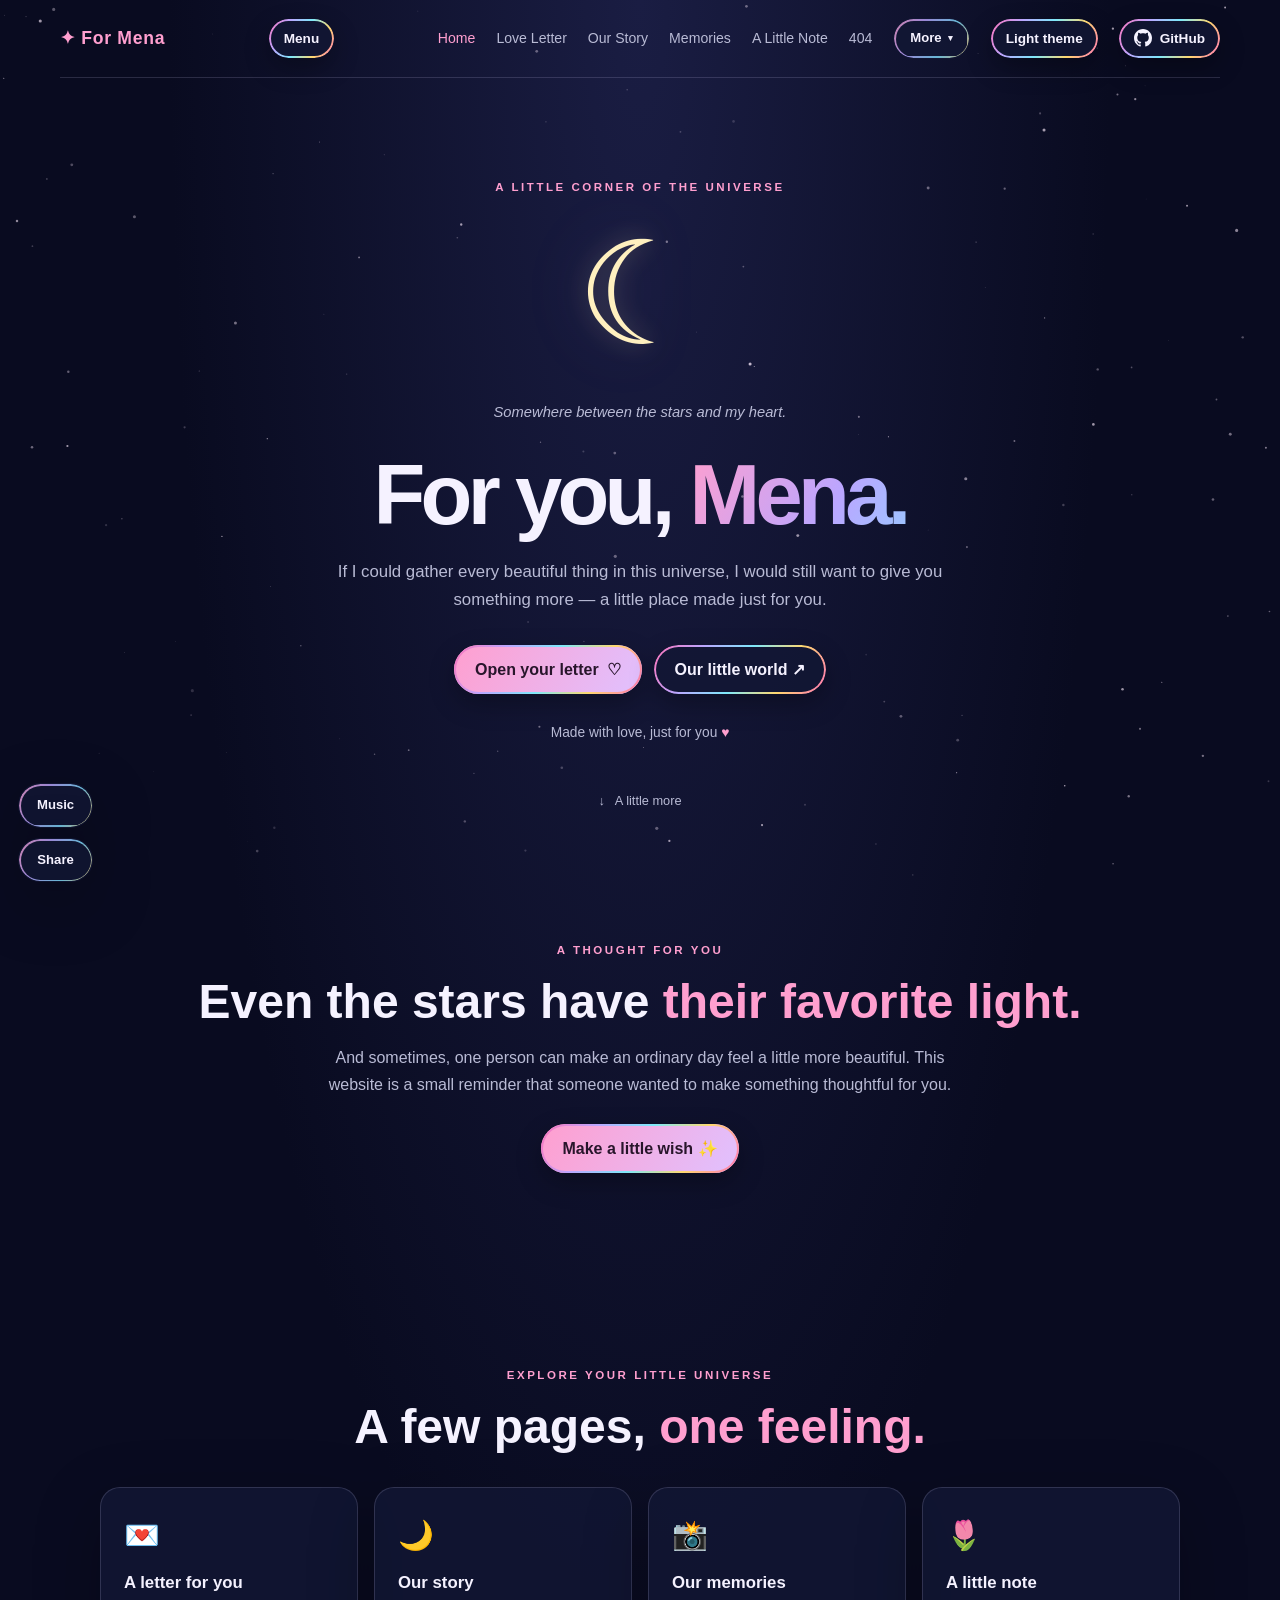
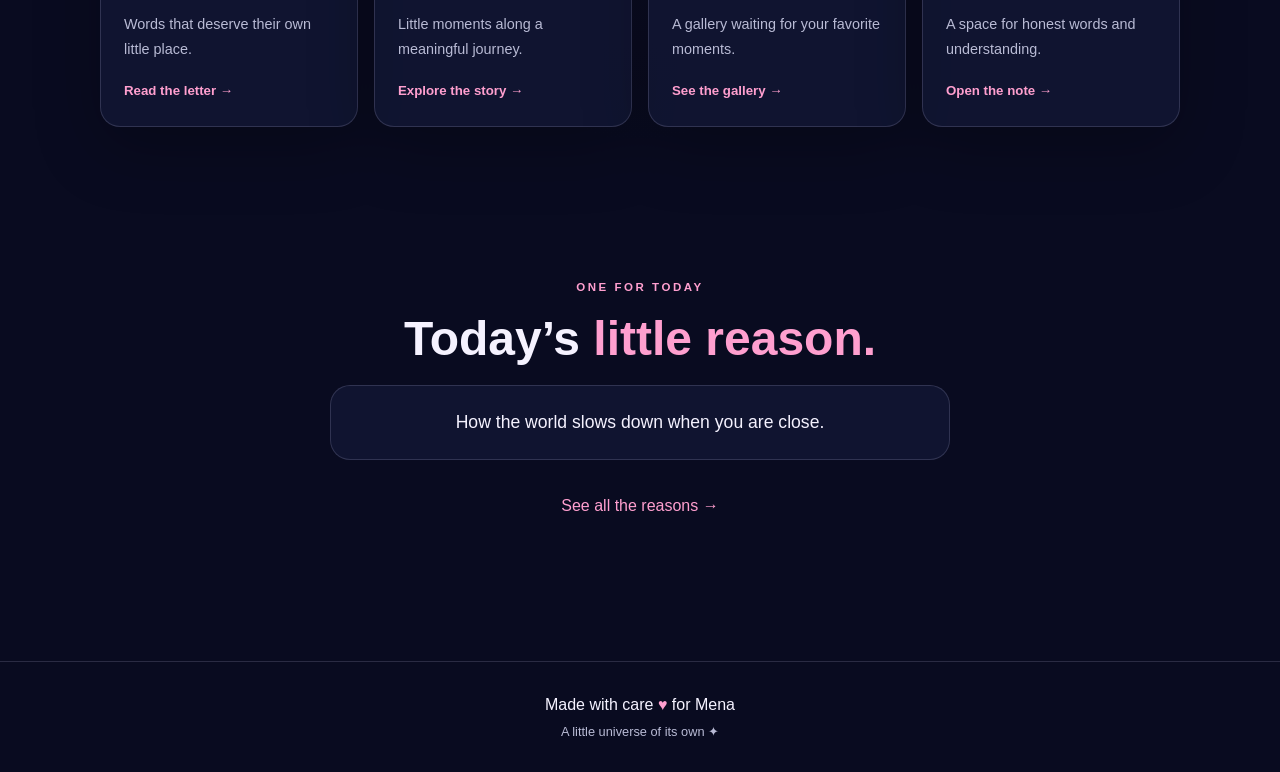
==== index.html @ 2b03c16c "feat(pwa): manifest, service worker, app icons, installable offline support" ====
<!DOCTYPE html>
<html lang="en">
<head>
  <meta charset="UTF-8">
  <meta name="viewport" content="width=device-width, initial-scale=1.0">
  <meta name="theme-color" content="#090b20">
  <meta name="description" content="A little corner of the universe, made with love for Mena.">
  <title>Love for Mena ✦</title>
  <link rel="canonical" href="https://ammar49-cyber.github.io/loveformymena/">
  <link rel="icon" href="assets/favicon.svg" type="image/svg+xml">
  <link rel="apple-touch-icon" href="assets/apple-touch-icon.png">
  <meta property="og:type" content="website">
  <meta property="og:site_name" content="Love for Mena">
  <meta property="og:title" content="Love for Mena ✦">
  <meta property="og:description" content="A little corner of the universe, made with love for Mena.">
  <meta property="og:url" content="https://ammar49-cyber.github.io/loveformymena/">
  <meta property="og:image" content="https://ammar49-cyber.github.io/loveformymena/assets/og-image.png">
  <meta property="og:image:width" content="1200">
  <meta property="og:image:height" content="630">
  <meta property="og:image:alt" content="For Mena - a little corner of the universe">
  <meta name="twitter:card" content="summary_large_image">
  <meta name="twitter:title" content="Love for Mena ✦">
  <meta name="twitter:description" content="A little corner of the universe, made with love for Mena.">
  <meta name="twitter:image" content="https://ammar49-cyber.github.io/loveformymena/assets/og-image.png">
  <link rel="stylesheet" href="css/style.css">
  <script src="js/main.js" defer></script>
  <script src="js/reasons.js" defer></script>
  <script src="js/effects.js" defer></script>
  <link rel="manifest" href="manifest.webmanifest">   <meta name="apple-mobile-web-app-capable" content="yes">   <meta name="apple-mobile-web-app-title" content="For Mena">   <meta name="apple-mobile-web-app-status-bar-style" content="black-translucent">   <link rel="icon" type="image/png" sizes="192x192" href="assets/icons/icon-192.png">
</head>
<body>
  <canvas id="starfield" aria-hidden="true"></canvas>

  <header class="site-header">
    <a class="brand" href="https://ammar49-cyber.github.io/loveformymena/">✦ For Mena</a>
    <button class="menu-toggle" aria-label="Open navigation" aria-expanded="false">Menu</button>
    <nav class="nav-links" aria-label="Main navigation">
      <a class="active" href="index.html">Home</a>
      <a href="love-letter.html">Love Letter</a>
      <a href="our-story.html">Our Story</a>
      <a href="memories.html">Memories</a>
      <a href="apology.html">A Little Note</a>
      <a href="404.html">404</a>
      <div class="nav-more">
        <button class="nav-more-toggle" type="button" aria-haspopup="true" aria-expanded="false">More <span class="caret" aria-hidden="true">&#9662;</span></button>
        <div class="nav-more-menu" role="menu">
          <a role="menuitem" href="for-you.html">For you</a>
          <a role="menuitem" href="reasons.html">Reasons</a>
          <a role="menuitem" href="open-when.html">Open when</a>
          <a role="menuitem" href="playlist.html">Our song</a>
          <a role="menuitem" href="quiz.html">Quiz</a>
          <a role="menuitem" href="counter.html">Days together</a>
          <a role="menuitem" href="fortune.html">Fortune</a>
          <a role="menuitem" href="bucket.html">Bucket list</a>
          <a role="menuitem" href="guestbook.html">Wishes wall</a>
        </div>
      </div>
      <button class="theme-toggle" type="button" aria-label="Toggle color theme">Theme</button>
      <a class="github-link" href="https://github.com/ammar49-cyber/loveformymena" target="_blank" rel="noopener noreferrer" aria-label="View source on GitHub" title="View source on GitHub">
        <svg viewBox="0 0 16 16" width="18" height="18" aria-hidden="true" focusable="false" fill="currentColor">
          <path d="M8 0C3.58 0 0 3.58 0 8c0 3.54 2.29 6.53 5.47 7.59.4.07.55-.17.55-.38 0-.19-.01-.82-.01-1.49-2.01.37-2.53-.49-2.69-.94-.09-.23-.48-.94-.82-1.13-.28-.15-.68-.52-.01-.53.63-.01 1.08.58 1.23.82.72 1.21 1.87.87 2.33.66.07-.52.28-.87.51-1.07-1.78-.2-3.64-.89-3.64-3.95 0-.87.31-1.59.82-2.15-.08-.2-.36-1.02.08-2.12 0 0 .67-.21 2.2.82.64-.18 1.32-.27 2-.27.68 0 1.36.09 2 .27 1.53-1.04 2.2-.82 2.2-.82.44 1.1.16 1.92.08 2.12.51.56.82 1.27.82 2.15 0 3.07-1.87 3.75-3.65 3.95.29.25.54.73.54 1.48 0 1.07-.01 1.93-.01 2.2 0 .21.15.46.55.38A8.01 8.01 0 0 0 16 8c0-4.42-3.58-8-8-8z"/>
        </svg>GitHub
      </a>
    </nav>
  </header>

  <main>
    <section class="hero">
      <p class="eyebrow">A LITTLE CORNER OF THE UNIVERSE</p>
      <div class="moon" aria-hidden="true">☾</div>
      <p class="small-caption">Somewhere between the stars and my heart.</p>
      <h1>For you, <span>Mena.</span></h1>
      <p class="hero-description">
        If I could gather every beautiful thing in this universe, I would
        still want to give you something more &mdash; a little place made
        just for you.
      </p>
      <div class="hero-actions">
        <a class="button button-primary" href="love-letter.html">Open your letter <span>♡</span></a>
        <a class="button button-ghost" href="our-story.html">Our little world ↗</a>
      </div>
      <p class="signature">Made with love, just for you <span>♥</span></p>
      <a class="scroll-cue" href="#little-message">↓ &nbsp; A little more</a>
    </section>

    <section class="section message-section" id="little-message">
      <p class="eyebrow">A THOUGHT FOR YOU</p>
      <h2>Even the stars have <span>their favorite light.</span></h2>
      <p class="section-copy">
        And sometimes, one person can make an ordinary day feel
        a little more beautiful. This website is a small reminder
        that someone wanted to make something thoughtful for you.
      </p>
      <button class="button button-primary" id="wish-button" type="button">
        Make a little wish ✨
      </button>
      <p id="wish-message" class="wish-message" aria-live="polite"></p>
    </section>

    <section class="section">
      <p class="eyebrow">EXPLORE YOUR LITTLE UNIVERSE</p>
      <h2>A few pages, <span>one feeling.</span></h2>
      <div class="feature-grid">
        <a class="feature-card" href="love-letter.html">
          <span class="feature-icon">💌</span>
          <h3>A letter for you</h3>
          <p>Words that deserve their own little place.</p>
          <span class="card-link">Read the letter →</span>
        </a>
        <a class="feature-card" href="our-story.html">
          <span class="feature-icon">🌙</span>
          <h3>Our story</h3>
          <p>Little moments along a meaningful journey.</p>
          <span class="card-link">Explore the story →</span>
        </a>
        <a class="feature-card" href="memories.html">
          <span class="feature-icon">📸</span>
          <h3>Our memories</h3>
          <p>A gallery waiting for your favorite moments.</p>
          <span class="card-link">See the gallery →</span>
        </a>
        <a class="feature-card" href="apology.html">
          <span class="feature-icon">🌷</span>
          <h3>A little note</h3>
          <p>A space for honest words and understanding.</p>
          <span class="card-link">Open the note →</span>
        </a>
      </div>
    </section>

    <section class="section">
      <p class="eyebrow">ONE FOR TODAY</p>
      <h2>Today&#8217;s <span>little reason.</span></h2>
      <p class="reason-today" id="reason-of-day">A reason is on its way.</p>
      <div class="center-link"><a href="reasons.html">See all the reasons &rarr;</a></div>
    </section>
  </main>

  <footer class="site-footer">
    <p>Made with care <span>♥</span> for Mena</p>
    <p class="footer-small">A little universe of its own ✦</p>
  </footer>
</body>
</html>
---- css/style.css ----
:root {
  color-scheme: dark;
  --bg: #090b20;
  --bg-soft: #10142d;
  --panel: rgba(19, 24, 53, 0.78);
  --text: #f5f2ff;
  --muted: #b9bbd5;
  --pink: #ff9fcf;
  --pink-strong: #ff72b8;
  --purple: #bba6ff;
  --line: rgba(219, 212, 255, 0.16);
  --paper: #fff4e8;
  --paper-text: #493348;
  --shadow: 0 20px 65px rgba(0, 0, 0, 0.25);
}

* {
  box-sizing: border-box;
}

html {
  scroll-behavior: smooth;
  scroll-padding-top: 90px;
}

body {
  margin: 0;
  min-height: 100vh;
  overflow-x: hidden;
  background:
    radial-gradient(ellipse at 50% 0%, #1a1d43 0%, transparent 52%),
    var(--bg);
  color: var(--text);
  font-family: "Segoe UI", Arial, sans-serif;
  line-height: 1.7;
  transition: background 0.3s, color 0.3s;
  isolation: isolate;
}

body.light-theme {
  color-scheme: light;
  --bg: #f8f3ff;
  --bg-soft: #f1eaff;
  --panel: rgba(255, 255, 255, 0.86);
  --text: #292443;
  --muted: #69627e;
  --pink: #cf438e;
  --pink-strong: #b8327d;
  --purple: #7956c8;
  --line: rgba(80, 59, 124, 0.18);
  background:
    radial-gradient(ellipse at 50% 0%, #eadbff 0%, transparent 58%),
    var(--bg);
}

a {
  color: inherit;
  text-decoration: none;
}

button,
a {
  -webkit-tap-highlight-color: transparent;
}

button {
  font: inherit;
}

button:focus-visible,
a:focus-visible {
  outline: 2px solid var(--pink);
  outline-offset: 4px;
}

#starfield {
  position: fixed;
  inset: 0;
  z-index: -1;
  width: 100%;
  height: 100%;
  pointer-events: none;
}

.site-header {
  width: min(1160px, calc(100% - 40px));
  min-height: 78px;
  margin: 0 auto;
  display: flex;
  align-items: center;
  justify-content: space-between;
  gap: 24px;
  position: relative;
  z-index: 10;
  border-bottom: 1px solid var(--line);
}

.brand {
  color: var(--pink);
  font-size: 1.1rem;
  font-weight: 750;
  letter-spacing: 0.04em;
  white-space: nowrap;
}

.nav-links {
  display: flex;
  align-items: center;
  justify-content: flex-end;
  gap: 21px;
}

.nav-links > a {
  color: var(--muted);
  font-size: 0.88rem;
  transition: color 0.2s;
}

.nav-links > a:hover,
.nav-links > a.active {
  color: var(--pink);
}

.menu-toggle {
  display: none;
}

.nav-links > .github-link {
  color: var(--text);
}

.nav-links > .github-link svg {
  display: block;
}

.hero {
  min-height: 690px;
  padding: 88px 24px 48px;
  display: flex;
  flex-direction: column;
  align-items: center;
  justify-content: center;
  text-align: center;
}

.eyebrow {
  color: var(--pink);
  font-size: 0.72rem;
  font-weight: 800;
  letter-spacing: 0.22em;
  text-transform: uppercase;
}

.hero .eyebrow {
  margin-bottom: 4px;
}

.moon {
  margin: 4px 0 0;
  color: #fff0bf;
  font-size: clamp(6rem, 15vw, 9rem);
  line-height: 1.25;
  text-shadow: 0 0 25px rgba(255, 233, 177, 0.28),
               0 0 75px rgba(187, 166, 255, 0.22);
  animation: moon-float 5s ease-in-out infinite;
}

.small-caption {
  color: var(--muted);
  font-size: 0.92rem;
  font-style: italic;
}

h1,
h2,
h3,
p {
  overflow-wrap: anywhere;
}

.hero h1,
.page-heading h1 {
  margin: 8px 0 15px;
  font-size: clamp(2.7rem, 7vw, 5.3rem);
  font-weight: 750;
  letter-spacing: -0.055em;
  line-height: 1.12;
}

h1 span,
h2 span {
  color: var(--pink);
}

.hero-description {
  width: min(610px, 100%);
  margin: 0 auto;
  color: var(--muted);
  font-size: 1.05rem;
}

.hero-actions {
  margin-top: 30px;
  display: flex;
  flex-wrap: wrap;
  justify-content: center;
  gap: 12px;
}

.button {
  display: inline-flex;
  align-items: center;
  justify-content: center;
  gap: 8px;
  min-height: 46px;
  padding: 11px 21px;
  border: 1px solid transparent;
  border-radius: 999px;
  cursor: pointer;
  font-weight: 700;
  transition: transform 0.2s, background 0.2s, border-color 0.2s;
}

.button:hover {
  transform: translateY(-2px);
}

.button-primary {
  color: #28152b;
  background: linear-gradient(120deg, var(--pink), #e0c1ff);
  box-shadow: 0 8px 28px rgba(255, 114, 184, 0.14);
}

.button-ghost {
  color: var(--text);
  background: var(--panel);
  border-color: var(--line);
}

.signature {
  margin-top: 27px;
  color: var(--muted);
  font-size: 0.86rem;
}

.signature span,
.site-footer span {
  color: var(--pink);
}

.scroll-cue {
  margin-top: 32px;
  color: var(--muted);
  font-size: 0.8rem;
}

.section {
  width: min(1080px, calc(100% - 40px));
  margin: 0 auto;
  padding: 70px 0;
  text-align: center;
}

.section h2 {
  margin: 6px 0 12px;
  font-size: clamp(1.8rem, 4.5vw, 3rem);
  line-height: 1.25;
}

.section-copy {
  max-width: 650px;
  margin: 0 auto 25px;
  color: var(--muted);
}

.wish-message {
  min-height: 28px;
  margin: 14px auto 0;
  color: var(--pink);
}

.feature-grid {
  display: grid;
  grid-template-columns: repeat(4, minmax(0, 1fr));
  gap: 16px;
  margin-top: 30px;
  text-align: left;
}

.feature-card {
  min-height: 225px;
  padding: 23px;
  border: 1px solid var(--line);
  border-radius: 20px;
  background: var(--panel);
  box-shadow: var(--shadow);
  transition: transform 0.2s, border-color 0.2s;
}

.feature-card:hover {
  transform: translateY(-5px);
  border-color: var(--pink);
}

.feature-icon {
  font-size: 1.8rem;
}

.feature-card h3 {
  margin: 9px 0 4px;
  font-size: 1.05rem;
}

.feature-card p {
  color: var(--muted);
  font-size: 0.9rem;
}

.card-link {
  color: var(--pink);
  font-size: 0.83rem;
  font-weight: 700;
}

.site-footer {
  margin-top: 40px;
  padding: 26px 20px;
  border-top: 1px solid var(--line);
  text-align: center;
}

.site-footer p {
  margin: 3px 0;
}

.footer-small {
  color: var(--muted);
  font-size: 0.8rem;
}

.page-main {
  width: min(900px, calc(100% - 40px));
  min-height: 65vh;
  margin: 0 auto;
  padding: 65px 0 35px;
}

.page-heading {
  margin-bottom: 42px;
  text-align: center;
}

.page-heading h1 {
  font-size: clamp(2.4rem, 6vw, 4rem);
}

.page-heading > p:last-child {
  color: var(--muted);
}

.letter-paper {
  width: min(690px, 100%);
  margin: 0 auto;
  padding: clamp(24px, 6vw, 54px);
  border: 1px solid rgba(255, 255, 255, 0.35);
  border-radius: 5px 22px 5px 22px;
  background:
    radial-gradient(circle at top right, rgba(255, 192, 220, 0.3), transparent 40%),
    var(--paper);
  color: var(--paper-text);
  box-shadow: 0 25px 75px rgba(0, 0, 0, 0.23);
}

.letter-decoration {
  color: #b85a91;
  text-align: center;
  font-size: 1.2rem;
}

.letter-greeting {
  margin-top: 28px;
  font-family: Georgia, serif;
  font-size: 1.35rem;
  font-weight: 700;
}

.letter-content {
  font-family: Georgia, serif;
  font-size: 1.02rem;
  line-height: 1.95;
}

.letter-content p {
  margin: 20px 0;
}

.letter-signoff {
  margin-bottom: 0 !important;
}

.letter-signature {
  margin-top: 0 !important;
  color: #a3467d;
  font-style: italic;
}

.letter-paper .button {
  margin-top: 10px;
}

.letter-footnote {
  color: #876e83;
  font-size: 0.78rem;
  font-style: italic;
}

.letter-content.is-revealing {
  animation: reveal 1.1s ease both;
}

.center-link {
  margin: 32px auto;
  text-align: center;
}

.center-link a {
  color: var(--pink);
}

.timeline {
  position: relative;
  max-width: 700px;
  margin: 0 auto;
}

.timeline::before {
  position: absolute;
  top: 10px;
  bottom: 10px;
  left: 20px;
  width: 1px;
  background: var(--line);
  content: "";
}

.timeline-item {
  position: relative;
  display: grid;
  grid-template-columns: 42px minmax(0, 1fr);
  gap: 18px;
  margin: 24px 0;
}

.timeline-dot {
  z-index: 1;
  width: 42px;
  height: 42px;
  display: grid;
  place-items: center;
  border: 1px solid var(--line);
  border-radius: 50%;
  background: var(--bg-soft);
  color: var(--pink);
}

.timeline-card {
  padding: 22px 25px;
  border: 1px solid var(--line);
  border-radius: 17px;
  background: var(--panel);
}

.timeline-label {
  margin: 0;
  color: var(--pink);
  font-size: 0.7rem;
  font-weight: 800;
  letter-spacing: 0.16em;
}

.timeline-card h2 {
  margin: 5px 0;
  font-size: 1.35rem;
}

.timeline-card p:not(.timeline-label) {
  color: var(--muted);
}

.timeline-date {
  color: var(--muted);
  font-size: 0.8rem;
  font-style: italic;
}

.memory-grid {
  display: grid;
  grid-template-columns: repeat(3, minmax(0, 1fr));
  gap: 20px;
}

.memory-card {
  overflow: hidden;
  margin: 0;
  border: 1px solid var(--line);
  border-radius: 18px;
  background: var(--panel);
  box-shadow: var(--shadow);
}

.memory-placeholder {
  min-height: 185px;
  display: grid;
  place-items: center;
  background:
    radial-gradient(circle at 25% 25%, rgba(255, 159, 207, 0.22), transparent 48%),
    linear-gradient(145deg, #202348, #12152c);
  font-size: 3rem;
}

.memory-photo {
  display: block;
  width: 100%;
  height: 210px;
  object-fit: cover;
}

.memory-card figcaption {
  padding: 14px 16px 18px;
}

.memory-card h2 {
  margin: 0 0 5px;
  font-size: 1rem;
}

.memory-card p {
  margin: 0;
  color: var(--muted);
  font-size: 0.85rem;
}

.gallery-note {
  margin-top: 25px;
  color: var(--muted);
  font-size: 0.85rem;
  text-align: center;
}

.apology-card {
  max-width: 690px;
  margin: 0 auto;
  padding: clamp(25px, 6vw, 50px);
  border: 1px solid var(--line);
  border-radius: 22px;
  background: var(--panel);
  box-shadow: var(--shadow);
}

.apology-flower {
  font-size: 2.6rem;
  text-align: center;
}

.apology-card h2 {
  color: var(--pink);
  font-family: Georgia, serif;
  font-size: 1.6rem;
}

.apology-card p {
  color: var(--muted);
}

.apology-card .apology-signature {
  color: var(--pink);
  font-family: Georgia, serif;
  font-size: 1.2rem;
  font-style: italic;
}

@keyframes moon-float {
  0%, 100% { transform: translateY(0); }
  50% { transform: translateY(-9px); }
}

@keyframes reveal {
  from { opacity: 0; transform: translateY(12px); }
  to { opacity: 1; transform: translateY(0); }
}

@media (max-width: 900px) {
  .feature-grid {
    grid-template-columns: repeat(2, minmax(0, 1fr));
  }

  .nav-links {
    gap: 12px;
  }

  .nav-links > a {
    font-size: 0.82rem;
  }
}

@media (max-width: 680px) {
  .site-header {
    min-height: 68px;
    width: calc(100% - 30px);
  }

  .menu-toggle {
    display: block;
  }

  .nav-links {
    position: absolute;
    top: 60px;
    right: 0;
    left: 0;
    display: none;
    align-items: stretch;
    padding: 17px;
    border: 1px solid var(--line);
    border-radius: 16px;
    background: var(--bg-soft);
    box-shadow: var(--shadow);
  }

  .nav-links.is-open {
    display: flex;
    flex-direction: column;
  }

  .nav-links > a {
    padding: 5px;
    font-size: 0.95rem;
  }

  .theme-toggle,
  .nav-links > .github-link {
    align-self: flex-start;
  }

  .hero {
    min-height: 620px;
    padding-top: 65px;
  }

  .hero-description {
    font-size: 0.98rem;
  }

  .section {
    padding: 48px 0;
  }

  .feature-grid {
    gap: 12px;
  }

  .feature-card {
    min-height: 210px;
    padding: 17px;
  }

  .page-main {
    width: calc(100% - 30px);
    padding-top: 45px;
  }

  .memory-grid {
    grid-template-columns: repeat(2, minmax(0, 1fr));
    gap: 12px;
  }

  .memory-placeholder {
    min-height: 140px;
  }

  .memory-photo {
    height: 160px;
  }

  .timeline-item {
    gap: 12px;
  }

  .timeline-card {
    padding: 18px;
  }
}

@media (max-width: 380px) {
  .feature-grid,
  .memory-grid {
    grid-template-columns: 1fr;
  }

  .hero-actions {
    flex-direction: column;
    width: min(290px, 100%);
  }

  .hero-actions .button {
    width: 100%;
  }
}

@media (prefers-reduced-motion: reduce) {
  *,
  *::before,
  *::after {
    scroll-behavior: auto !important;
    animation-duration: 0.01ms !important;
    animation-iteration-count: 1 !important;
    transition-duration: 0.01ms !important;
  }
}

/* ===== Rainbow floating pill buttons ===== */
.button,
.theme-toggle,
.menu-toggle,
.github-link,
.back-to-top {
  position: relative;
  display: inline-flex;
  align-items: center;
  justify-content: center;
  gap: 8px;
  border: 0;
  border-radius: 999px;
  isolation: isolate;
  cursor: pointer;
  transition: transform 0.2s ease, box-shadow 0.2s ease, background 0.2s ease;
}

.button::after,
.theme-toggle::after,
.menu-toggle::after,
.github-link::after,
.back-to-top::after {
  content: "";
  position: absolute;
  inset: 0;
  border-radius: inherit;
  padding: 2px;
  background: linear-gradient(120deg, #ff72b8, #bba6ff, #7ee8fa, #ffd76f, #ff72b8);
  -webkit-mask: linear-gradient(#000 0 0) content-box, linear-gradient(#000 0 0);
  -webkit-mask-composite: xor;
  mask: linear-gradient(#000 0 0) content-box, linear-gradient(#000 0 0);
  mask-composite: exclude;
  pointer-events: none;
}

.button {
  box-shadow: 0 10px 26px rgba(0, 0, 0, 0.28);
}

.theme-toggle,
.menu-toggle,
.nav-links > .github-link,
.back-to-top {
  padding: 8px 15px;
  font-size: 0.85rem;
  font-weight: 700;
  background: var(--panel);
  color: var(--text);
  box-shadow: 0 10px 26px rgba(0, 0, 0, 0.28);
}

.button:hover,
.theme-toggle:hover,
.menu-toggle:hover,
.nav-links > .github-link:hover,
.back-to-top:hover {
  transform: translateY(-2px);
  box-shadow: 0 16px 34px rgba(0, 0, 0, 0.34);
}

.button:focus-visible,
.theme-toggle:focus-visible,
.menu-toggle:focus-visible,
.nav-links > .github-link:focus-visible,
.back-to-top:focus-visible {
  outline: 2px solid var(--pink);
  outline-offset: 3px;
}

/* ===== Back to top ===== */
.back-to-top {
  position: fixed;
  right: 20px;
  bottom: 20px;
  z-index: 60;
  opacity: 0;
  visibility: hidden;
  transform: translateY(12px);
}

.back-to-top.is-visible {
  opacity: 1;
  visibility: visible;
  transform: none;
}

/* ===== Scroll reveal ===== */
.js-reveal {
  opacity: 0;
  transform: translateY(18px);
  transition: opacity 0.6s ease, transform 0.6s ease;
}

.js-reveal.is-visible {
  opacity: 1;
  transform: none;
}

/* ===== 404 page and mini games ===== */
.nf-wrap {
  text-align: center;
}

.nf-emoji {
  font-size: clamp(3rem, 12vw, 5rem);
  line-height: 1;
}

.nf-emoji span {
  display: inline-block;
  animation: nf-bounce 2.4s ease-in-out infinite;
}

.nf-emoji span:nth-child(2) {
  animation-delay: 0.3s;
}

.nf-emoji span:nth-child(3) {
  animation-delay: 0.6s;
}

@keyframes nf-bounce {
  0%, 100% { transform: translateY(0); }
  50% { transform: translateY(-14px); }
}

.games-grid {
  display: grid;
  grid-template-columns: repeat(2, minmax(0, 1fr));
  gap: 16px;
  margin-top: 24px;
  text-align: left;
}

.game-card {
  position: relative;
  padding: 18px;
  border: 1px solid var(--line);
  border-radius: 18px;
  background: var(--panel);
  box-shadow: var(--shadow);
}

.game-card h3 {
  margin: 0 0 2px;
  font-size: 1rem;
}

.game-hint {
  margin: 0 0 10px;
  color: var(--muted);
  font-size: 0.8rem;
}

.game-score {
  color: var(--pink);
  font-weight: 700;
  font-size: 0.85rem;
}

.game-field {
  position: relative;
  height: 180px;
  margin: 10px 0 0;
  overflow: hidden;
  border: 1px dashed var(--line);
  border-radius: 12px;
  background: rgba(0, 0, 0, 0.14);
}

.bub {
  position: absolute;
  width: 34px;
  height: 34px;
  border-radius: 50%;
  cursor: pointer;
  background: radial-gradient(circle at 30% 30%, rgba(255, 255, 255, 0.9), rgba(126, 232, 250, 0.35) 45%, rgba(187, 166, 255, 0.25));
  border: 2px solid rgba(255, 255, 255, 0.5);
  transition: transform 0.15s ease, opacity 0.15s ease;
}

.bub.is-popped {
  transform: scale(1.8);
  opacity: 0;
}

.falling-heart {
  position: absolute;
  font-size: 1.4rem;
  cursor: pointer;
  user-select: none;
}

.whack-grid {
  display: grid;
  grid-template-columns: repeat(3, 1fr);
  gap: 8px;
}

.whack-hole {
  height: 48px;
  display: grid;
  place-items: center;
  border: 1px dashed var(--line);
  border-radius: 12px;
  background: rgba(0, 0, 0, 0.14);
  font-size: 1.4rem;
  cursor: pointer;
}

.memory-game-grid {
  display: grid;
  grid-template-columns: repeat(4, 1fr);
  gap: 8px;
}

.memory-tile {
  aspect-ratio: 1 / 1;
  display: grid;
  place-items: center;
  border: 1px solid var(--line);
  border-radius: 12px;
  background: var(--bg-soft);
  font-size: 1.35rem;
  color: transparent;
  cursor: pointer;
}

.memory-tile.is-up {
  background: var(--panel);
  color: var(--pink);
}

.kitty {
  font-size: 3.4rem;
  line-height: 1;
  text-align: center;
  cursor: pointer;
  user-select: none;
  transition: transform 0.15s ease;
}

.kitty:active {
  transform: scale(0.92);
}

.float-heart {
  position: absolute;
  font-size: 1.2rem;
  animation: float-up 1s ease forwards;
  pointer-events: none;
}

@keyframes float-up {
  from { opacity: 1; transform: translateY(0); }
  to { opacity: 0; transform: translateY(-46px); }
}

.game-actions {
  margin-top: 12px;
  text-align: center;
}

@media (max-width: 680px) {
  .games-grid {
    grid-template-columns: 1fr;
  }
}

/* Navigation: "More" dropdown */
.nav-more {
  position: relative;
  display: inline-flex;
}

.nav-more-toggle {
  position: relative;
  display: inline-flex;
  align-items: center;
  gap: 6px;
  padding: 8px 16px;
  border: 1px solid transparent;
  border-radius: 999px;
  background: var(--panel);
  color: var(--text);
  font: inherit;
  font-size: 0.82rem;
  font-weight: 600;
  cursor: pointer;
  transition: color 0.2s ease, transform 0.2s ease;
}

.nav-more-toggle::after {
  content: "";
  position: absolute;
  inset: 0;
  border-radius: inherit;
  padding: 1.5px;
  background: linear-gradient(120deg, var(--pink), var(--purple), #7fe0ff, #ffd27f);
  -webkit-mask: linear-gradient(#000 0 0) content-box, linear-gradient(#000 0 0);
  -webkit-mask-composite: xor;
  mask: linear-gradient(#000 0 0) content-box, linear-gradient(#000 0 0);
  mask-composite: exclude;
  pointer-events: none;
  opacity: 0.8;
}

.nav-more-toggle:hover,
.nav-more-toggle:focus-visible,
.nav-more.is-open .nav-more-toggle {
  color: var(--pink);
  transform: translateY(-1px);
}

.nav-more-toggle .caret {
  font-size: 0.7em;
  line-height: 1;
  transition: transform 0.2s ease;
}

.nav-more.is-open .nav-more-toggle .caret {
  transform: rotate(180deg);
}

.nav-more-menu {
  position: absolute;
  top: calc(100% + 12px);
  right: 0;
  z-index: 60;
  display: none;
  flex-direction: column;
  min-width: 200px;
  padding: 8px;
  border: 1px solid var(--line);
  border-radius: 18px;
  background: var(--bg-soft);
  box-shadow: var(--shadow);
}

.nav-more.is-open .nav-more-menu {
  display: flex;
}

.nav-more-menu a {
  padding: 9px 14px;
  border-radius: 12px;
  color: var(--muted);
  font-size: 0.86rem;
  text-decoration: none;
  transition: color 0.18s ease, background 0.18s ease;
}

.nav-more-menu a:hover,
.nav-more-menu a:focus-visible {
  color: var(--pink);
  background: var(--panel);
}

@media (max-width: 680px) {
  .nav-more {
    width: 100%;
  }

  .nav-more-menu {
    position: static;
    width: 100%;
    margin-top: 10px;
  }
}

/* Reasons page */
.reason-stage {
  margin-top: 28px;
  display: flex;
  flex-direction: column;
  align-items: center;
  gap: 20px;
}

.reason-text {
  max-width: 620px;
  margin: 0;
  padding: 26px 28px;
  border: 1px solid var(--line);
  border-radius: 22px;
  background: var(--panel);
  box-shadow: var(--shadow);
  color: var(--text);
  font-size: 1.15rem;
  line-height: 1.6;
  text-align: center;
}

.reason-text.pop {
  animation: reason-pop 0.45s ease;
}

@keyframes reason-pop {
  0% {
    transform: scale(0.96);
    opacity: 0.4;
  }
  100% {
    transform: scale(1);
    opacity: 1;
  }
}

.reason-list {
  list-style: none;
  margin: 26px 0 0;
  padding: 0;
  display: grid;
  grid-template-columns: repeat(auto-fit, minmax(260px, 1fr));
  gap: 12px;
}

.reason-list li {
  padding: 14px 18px;
  border: 1px solid var(--line);
  border-radius: 14px;
  background: var(--panel);
  color: var(--muted);
  font-size: 0.92rem;
  line-height: 1.5;
}

/* Open when page */
.ow-grid {
  display: grid;
  grid-template-columns: repeat(auto-fit, minmax(250px, 1fr));
  gap: 16px;
  margin-top: 26px;
}

.ow-card {
  border: 1px solid var(--line);
  border-radius: 20px;
  background: var(--panel);
  box-shadow: var(--shadow);
  overflow: hidden;
}

.ow-card > summary {
  display: flex;
  align-items: center;
  gap: 12px;
  padding: 20px 22px;
  color: var(--text);
  font-weight: 600;
  cursor: pointer;
  list-style: none;
}

.ow-card > summary::-webkit-details-marker {
  display: none;
}

.ow-card > summary .ow-emoji {
  font-size: 1.5rem;
}

.ow-card > summary::after {
  content: "+";
  margin-left: auto;
  color: var(--pink);
  font-size: 1.3rem;
  transition: transform 0.2s ease;
}

.ow-card[open] > summary::after {
  transform: rotate(45deg);
}

.ow-letter {
  padding: 0 22px 22px;
  color: var(--muted);
  line-height: 1.7;
  animation: ow-in 0.35s ease;
}

.ow-letter p {
  margin: 0;
}

@keyframes ow-in {
  from {
    opacity: 0;
    transform: translateY(-6px);
  }
  to {
    opacity: 1;
    transform: none;
  }
}

/* Counter page */
.stat-grid {
  display: grid;
  grid-template-columns: repeat(auto-fit, minmax(140px, 1fr));
  gap: 14px;
  margin-top: 26px;
}

.stat-card {
  padding: 22px 16px;
  border: 1px solid var(--line);
  border-radius: 18px;
  background: var(--panel);
  box-shadow: var(--shadow);
  text-align: center;
}

.stat-number {
  display: block;
  font-size: clamp(1.9rem, 6vw, 2.8rem);
  font-weight: 700;
  color: var(--text);
  line-height: 1.1;
}

.stat-label {
  display: block;
  margin-top: 6px;
  color: var(--muted);
  font-size: 0.85rem;
  letter-spacing: 0.02em;
}

.countdown-card {
  margin-top: 26px;
  padding: 30px 24px;
  border: 1px solid var(--line);
  border-radius: 22px;
  background: var(--panel);
  box-shadow: var(--shadow);
  text-align: center;
}

.countdown-number {
  margin: 6px 0 0;
  font-size: clamp(2.4rem, 9vw, 3.6rem);
  font-weight: 700;
  color: var(--pink);
  line-height: 1;
}

.countdown-label {
  margin: 6px 0 0;
  color: var(--text);
}

.countdown-date {
  margin: 10px 0 0;
  color: var(--muted);
  font-size: 0.9rem;
}

/* Playlist page */
.song-pick {
  min-height: 1.4em;
  margin: 16px 0 0;
  color: var(--pink);
  font-weight: 600;
}

.song-list {
  list-style: none;
  margin: 26px 0 0;
  padding: 0;
  display: flex;
  flex-direction: column;
  gap: 12px;
}

.song-item {
  display: flex;
  flex-wrap: wrap;
  align-items: center;
  gap: 6px 14px;
  padding: 16px 20px;
  border: 1px solid var(--line);
  border-radius: 16px;
  background: var(--panel);
  box-shadow: var(--shadow);
}

.song-title {
  color: var(--text);
  font-weight: 600;
}

.song-artist {
  color: var(--muted);
  font-size: 0.9rem;
}

.song-links {
  margin-left: auto;
  display: inline-flex;
  gap: 12px;
}

.song-links a {
  color: var(--pink);
  font-size: 0.85rem;
  text-decoration: none;
}

.song-links a:hover,
.song-links a:focus-visible {
  text-decoration: underline;
}

/* Quiz page */
.quiz {
  max-width: 640px;
  margin: 26px auto 0;
  padding: 28px;
  border: 1px solid var(--line);
  border-radius: 22px;
  background: var(--panel);
  box-shadow: var(--shadow);
}

.quiz-progress {
  margin: 0;
  color: var(--muted);
  font-size: 0.82rem;
  letter-spacing: 0.04em;
  text-transform: uppercase;
}

.quiz-question {
  margin: 8px 0 22px;
  color: var(--text);
  font-size: 1.3rem;
  line-height: 1.4;
}

.quiz-options {
  display: flex;
  flex-direction: column;
  gap: 10px;
}

.quiz-option {
  padding: 14px 18px;
  border: 1px solid var(--line);
  border-radius: 14px;
  background: var(--bg-soft);
  color: var(--text);
  font: inherit;
  text-align: left;
  cursor: pointer;
  transition: border-color 0.18s ease, transform 0.18s ease;
}

.quiz-option:not(:disabled):hover,
.quiz-option:not(:disabled):focus-visible {
  border-color: var(--pink);
  transform: translateX(3px);
}

.quiz-option.is-right {
  border-color: #5ad19a;
  color: #5ad19a;
}

.quiz-option.is-wrong {
  border-color: #ff7d9c;
  color: #ff7d9c;
}

.quiz-feedback {
  margin: 18px 0 0;
  color: var(--pink);
  font-weight: 600;
}

.quiz-next {
  margin-top: 18px;
}

/* Fortune page */
.fortune-cookie {
  display: inline-flex;
  align-items: center;
  justify-content: center;
  width: 130px;
  height: 130px;
  margin: 30px auto 0;
  border: 1px solid var(--line);
  border-radius: 50%;
  background: var(--panel);
  box-shadow: var(--shadow);
  cursor: pointer;
  transition: transform 0.2s ease;
}

.fortune-cookie:hover,
.fortune-cookie:focus-visible {
  transform: scale(1.06);
}

.cookie-emoji {
  font-size: 3.6rem;
  line-height: 1;
}

.fortune-cookie.is-cracking .cookie-emoji {
  animation: cookie-crack 0.5s ease;
}

@keyframes cookie-crack {
  0% { transform: rotate(0) scale(1); }
  30% { transform: rotate(-12deg) scale(1.12); }
  60% { transform: rotate(10deg) scale(1.05); }
  100% { transform: rotate(0) scale(1); }
}

.fortune-text {
  max-width: 560px;
  margin: 22px auto 0;
  padding: 22px 26px;
  border: 1px solid var(--line);
  border-radius: 20px;
  background: var(--panel);
  color: var(--text);
  font-size: 1.1rem;
  line-height: 1.6;
  text-align: center;
}

.fortune-text.pop {
  animation: reason-pop 0.45s ease;
}

/* Bucket list page */
.bucket-add {
  display: flex;
  gap: 10px;
  max-width: 560px;
  margin: 26px auto 0;
}

.bucket-input {
  flex: 1;
  padding: 12px 16px;
  border: 1px solid var(--line);
  border-radius: 999px;
  background: var(--panel);
  color: var(--text);
  font: inherit;
}

.bucket-input:focus-visible {
  outline: 2px solid var(--pink);
  outline-offset: 2px;
}

.bucket-list {
  list-style: none;
  max-width: 640px;
  margin: 22px auto 0;
  padding: 0;
  display: flex;
  flex-direction: column;
  gap: 10px;
}

.bucket-item {
  display: flex;
  align-items: center;
  gap: 12px;
  padding: 14px 18px;
  border: 1px solid var(--line);
  border-radius: 14px;
  background: var(--panel);
  box-shadow: var(--shadow);
}

.bucket-label {
  display: flex;
  align-items: center;
  gap: 12px;
  flex: 1;
  color: var(--text);
  cursor: pointer;
}

.bucket-label input {
  width: 18px;
  height: 18px;
  accent-color: var(--pink);
  cursor: pointer;
}

.bucket-item.is-done .bucket-label span {
  color: var(--muted);
  text-decoration: line-through;
}

.bucket-remove {
  width: 30px;
  height: 30px;
  border: 1px solid var(--line);
  border-radius: 50%;
  background: transparent;
  color: var(--muted);
  font-size: 1.1rem;
  line-height: 1;
  cursor: pointer;
  transition: color 0.18s ease, border-color 0.18s ease;
}

.bucket-remove:hover,
.bucket-remove:focus-visible {
  color: var(--pink);
  border-color: var(--pink);
}

.bucket-empty {
  padding: 18px;
  border: 1px dashed var(--line);
  border-radius: 14px;
  color: var(--muted);
  text-align: center;
}

.bucket-reset {
  display: block;
  margin: 22px auto 0;
}

/* Wishes wall page */
.giscus-wrap {
  max-width: 720px;
  margin: 26px auto 0;
}

.giscus-note {
  padding: 18px 22px;
  border: 1px dashed var(--line);
  border-radius: 16px;
  background: var(--panel);
  color: var(--muted);
  text-align: center;
}

.giscus-host {
  margin-top: 16px;
}

/* Effects: toast, hearts, sparkles, floating buttons */
.fx-toast {
  position: fixed;
  left: 50%;
  bottom: 26px;
  z-index: 100;
  padding: 12px 20px;
  border: 1px solid var(--line);
  border-radius: 999px;
  background: var(--bg-soft);
  color: var(--text);
  box-shadow: var(--shadow);
  font-size: 0.9rem;
  transform: translate(-50%, 20px);
  opacity: 0;
  pointer-events: none;
  transition: opacity 0.25s ease, transform 0.25s ease;
}

.fx-toast.is-visible {
  opacity: 1;
  transform: translate(-50%, 0);
}

.fx-heart {
  position: fixed;
  z-index: 90;
  color: var(--pink);
  pointer-events: none;
  transform: translate(-50%, -50%);
  animation: fx-heart-fly 0.95s ease-out forwards;
}

@keyframes fx-heart-fly {
  from {
    opacity: 1;
    transform: translate(-50%, -50%) scale(0.6);
  }
  to {
    opacity: 0;
    transform: translate(calc(-50% + var(--fx-x)), calc(-50% + var(--fx-y))) scale(1.25);
  }
}

.fx-sparkle {
  position: fixed;
  z-index: 89;
  width: 6px;
  height: 6px;
  border-radius: 50%;
  background: radial-gradient(circle, #ffffff, rgba(255, 159, 207, 0));
  pointer-events: none;
  animation: fx-sparkle 0.7s ease-out forwards;
}

@keyframes fx-sparkle {
  from {
    opacity: 0.9;
    transform: translate(-50%, -50%) scale(1);
  }
  to {
    opacity: 0;
    transform: translate(calc(-50% + var(--fx-dx)), calc(-50% + var(--fx-dy))) scale(0);
  }
}

.float-stack {
  position: fixed;
  left: 18px;
  bottom: 18px;
  z-index: 80;
  display: flex;
  flex-direction: column;
  gap: 10px;
}

.float-btn {
  position: relative;
  padding: 10px 18px;
  border: 1px solid transparent;
  border-radius: 999px;
  background: var(--panel);
  color: var(--text);
  font: inherit;
  font-size: 0.82rem;
  font-weight: 600;
  cursor: pointer;
  box-shadow: var(--shadow);
  transition: color 0.2s ease, transform 0.2s ease;
}

.float-btn::after {
  content: "";
  position: absolute;
  inset: 0;
  border-radius: inherit;
  padding: 1.5px;
  background: linear-gradient(120deg, var(--pink), var(--purple), #7fe0ff, #ffd27f);
  -webkit-mask: linear-gradient(#000 0 0) content-box, linear-gradient(#000 0 0);
  -webkit-mask-composite: xor;
  mask: linear-gradient(#000 0 0) content-box, linear-gradient(#000 0 0);
  mask-composite: exclude;
  pointer-events: none;
  opacity: 0.8;
}

.float-btn:hover,
.float-btn:focus-visible {
  color: var(--pink);
  transform: translateY(-1px);
}

.letter-actions {
  display: flex;
  flex-wrap: wrap;
  gap: 12px;
  justify-content: center;
  margin-top: 16px;
}

.reason-today {
  max-width: 620px;
  margin: 16px auto 0;
  padding: 22px 26px;
  border: 1px solid var(--line);
  border-radius: 20px;
  background: var(--panel);
  color: var(--text);
  font-size: 1.1rem;
  line-height: 1.6;
  text-align: center;
}

@media (max-width: 680px) {
  .float-stack {
    left: 12px;
    bottom: 12px;
  }
}

/* Print: just the letter, nothing else */
@media print {
  #starfield,
  .site-header,
  .site-footer,
  .float-stack,
  .back-to-top,
  .letter-actions,
  #reveal-letter,
  .letter-footnote,
  .center-link,
  .fx-toast {
    display: none !important;
  }

  body {
    background: #ffffff;
    color: #1a1a1a;
  }

  .letter-paper {
    border: none;
    box-shadow: none;
    background: #ffffff;
  }

  .letter-content {
    opacity: 1;
    transform: none;
  }
}

/* Page transitions */
@media (prefers-reduced-motion: no-preference) {
  body.page-in {
    animation: page-fade 0.5s ease both;
  }

  body.page-out {
    animation: none;
    opacity: 0;
    transition: opacity 0.24s ease;
  }
}

@keyframes page-fade {
  from {
    opacity: 0;
  }
  to {
    opacity: 1;
  }
}

/* Animated gradient headlines */
@media (prefers-reduced-motion: no-preference) {
  .hero h1 span,
  .page-heading span {
    background: linear-gradient(
      120deg,
      var(--pink),
      var(--purple),
      #7fe0ff,
      #ffd27f,
      var(--pink)
    );
    background-size: 300% 100%;
    -webkit-background-clip: text;
    background-clip: text;
    -webkit-text-fill-color: transparent;
    color: transparent;
    animation: gradient-move 9s linear infinite;
  }
}

@keyframes gradient-move {
  to {
    background-position: 300% 0;
  }
}

/* 3D card tilt smoothing */
.feature-card,
.memory-card {
  transition: transform 0.25s ease, box-shadow 0.25s ease;
}

/* Loading splash */
.fx-splash {
  position: fixed;
  inset: 0;
  z-index: 200;
  display: flex;
  align-items: center;
  justify-content: center;
  background: var(--bg);
  transition: opacity 0.6s ease;
}

.fx-splash.is-hiding {
  opacity: 0;
  pointer-events: none;
}

.fx-splash-heart {
  font-size: 4rem;
  color: var(--pink);
  animation: splash-pulse 0.85s ease-in-out infinite;
}

@keyframes splash-pulse {
  0%,
  100% {
    transform: scale(1);
    opacity: 0.7;
  }
  50% {
    transform: scale(1.25);
    opacity: 1;
  }
}
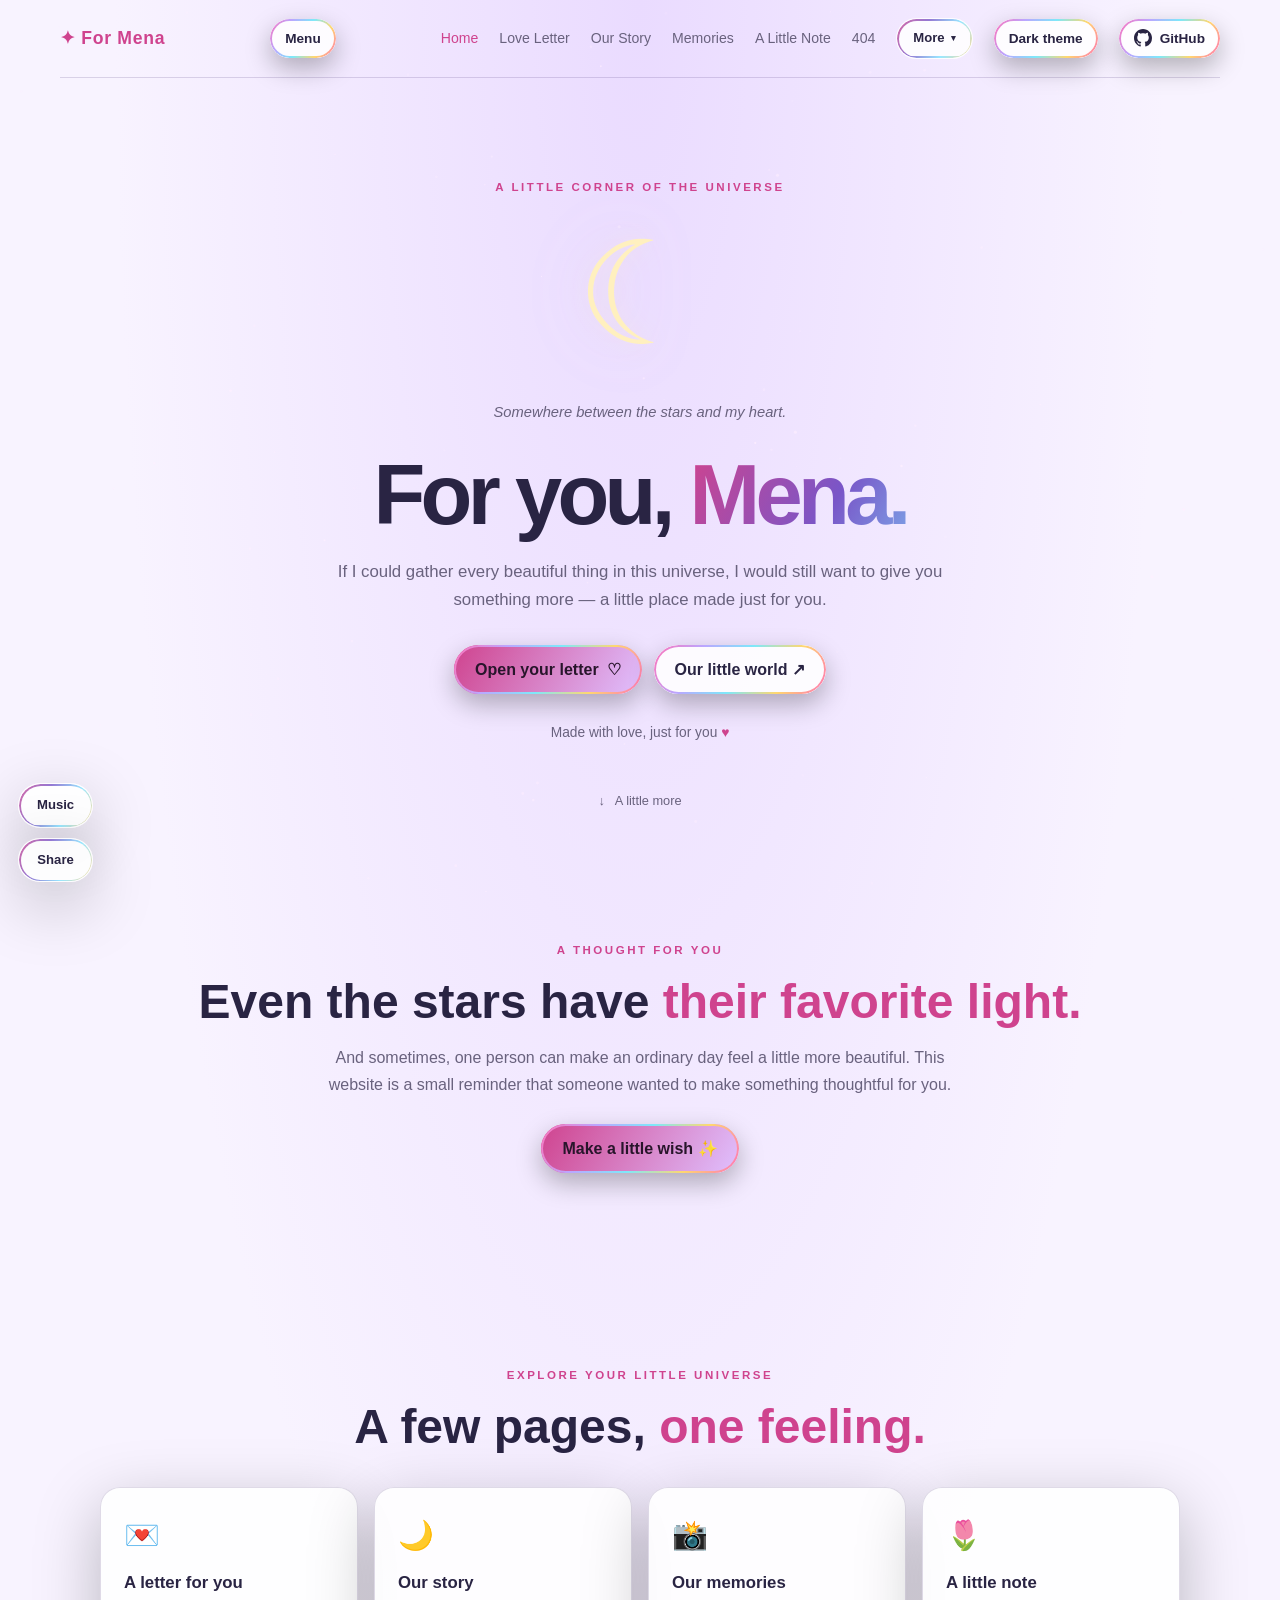
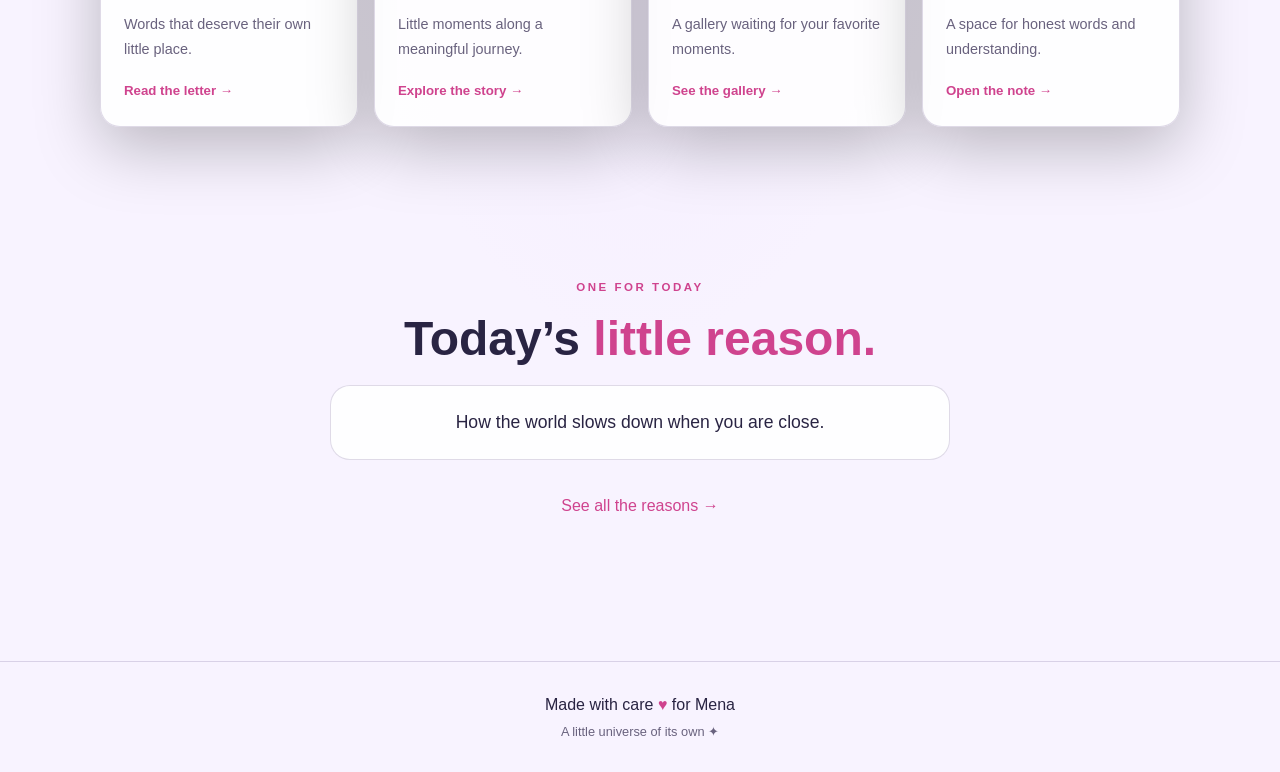
==== commit abd4c677: "fix(404): repair brand link and tidy PWA head tags" ====
--- a/index.html
+++ b/index.html
@@ -27,7 +27,11 @@
   <script src="js/main.js" defer></script>
   <script src="js/reasons.js" defer></script>
   <script src="js/effects.js" defer></script>
-  <link rel="manifest" href="manifest.webmanifest">   <meta name="apple-mobile-web-app-capable" content="yes">   <meta name="apple-mobile-web-app-title" content="For Mena">   <meta name="apple-mobile-web-app-status-bar-style" content="black-translucent">   <link rel="icon" type="image/png" sizes="192x192" href="assets/icons/icon-192.png">
+  <link rel="manifest" href="manifest.webmanifest">
+  <meta name="apple-mobile-web-app-capable" content="yes">
+  <meta name="apple-mobile-web-app-title" content="For Mena">
+  <meta name="apple-mobile-web-app-status-bar-style" content="black-translucent">
+  <link rel="icon" type="image/png" sizes="192x192" href="assets/icons/icon-192.png">
 </head>
 <body>
   <canvas id="starfield" aria-hidden="true"></canvas>
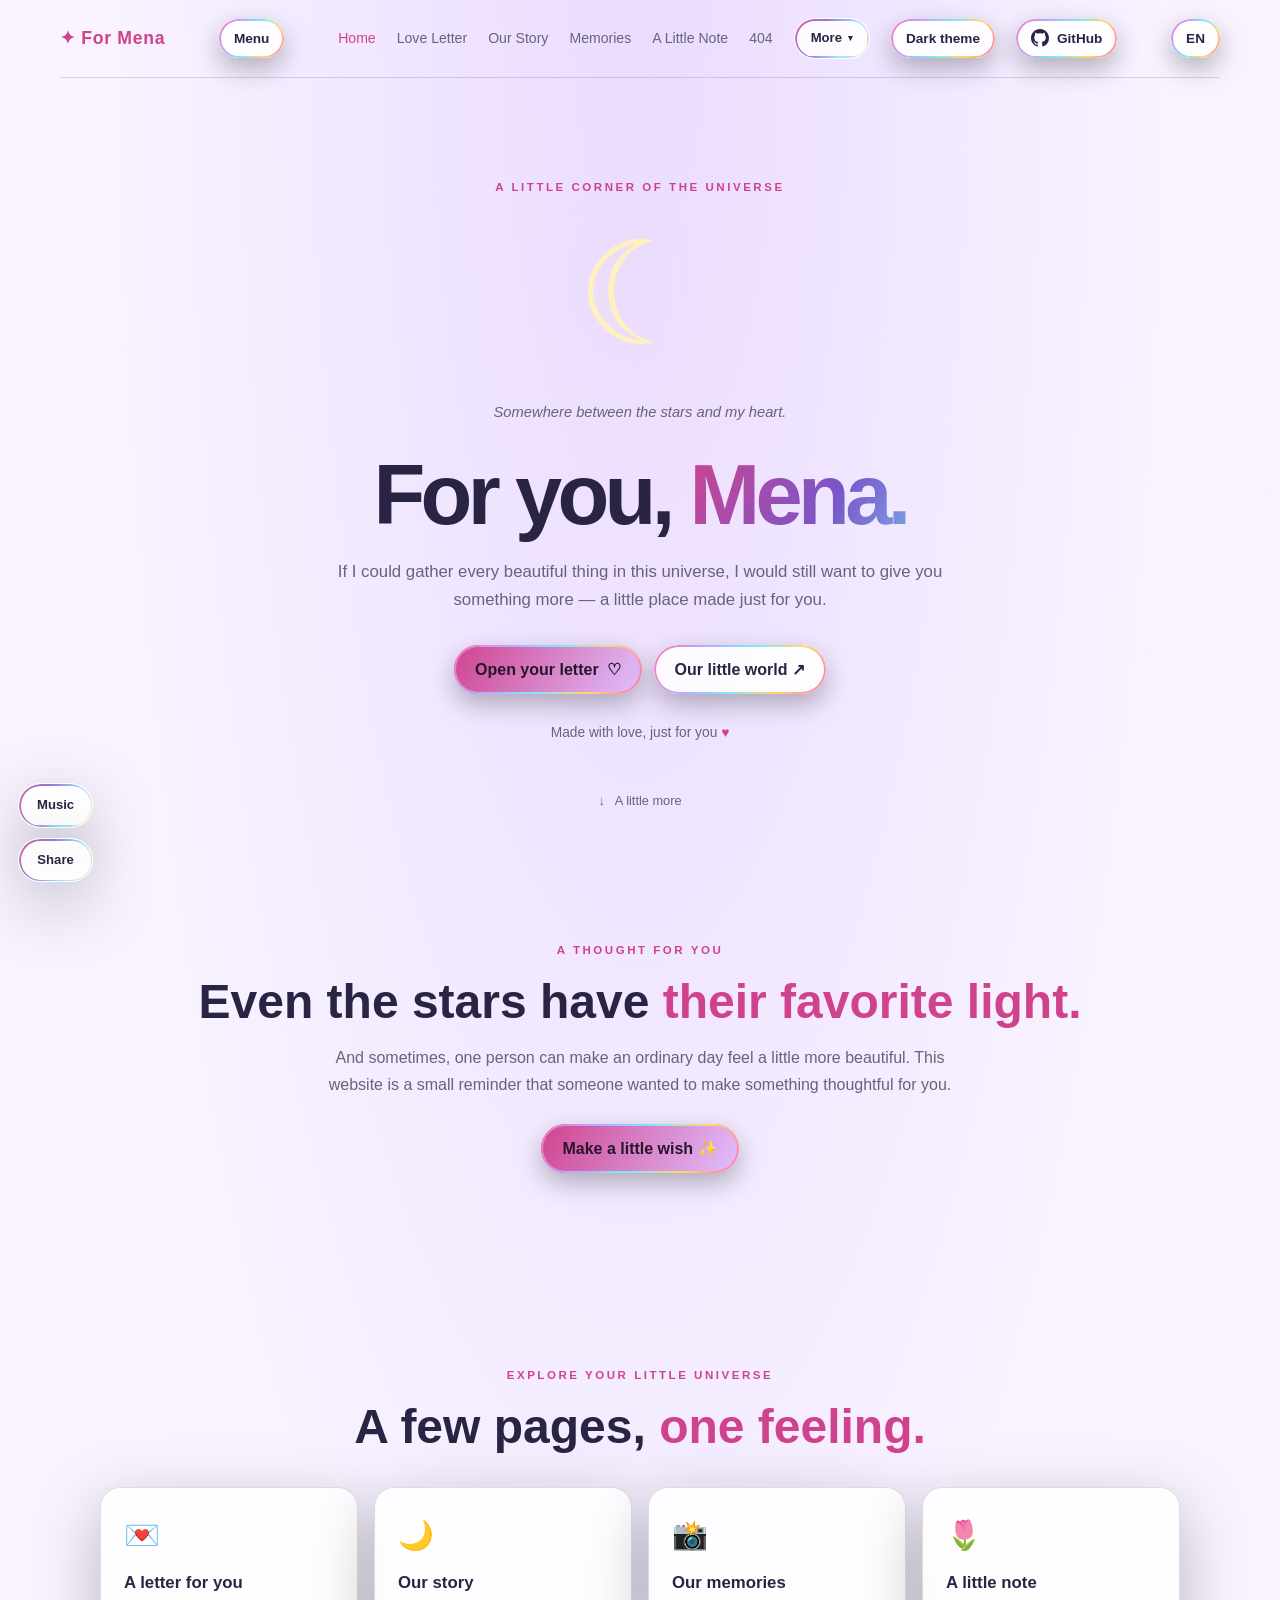
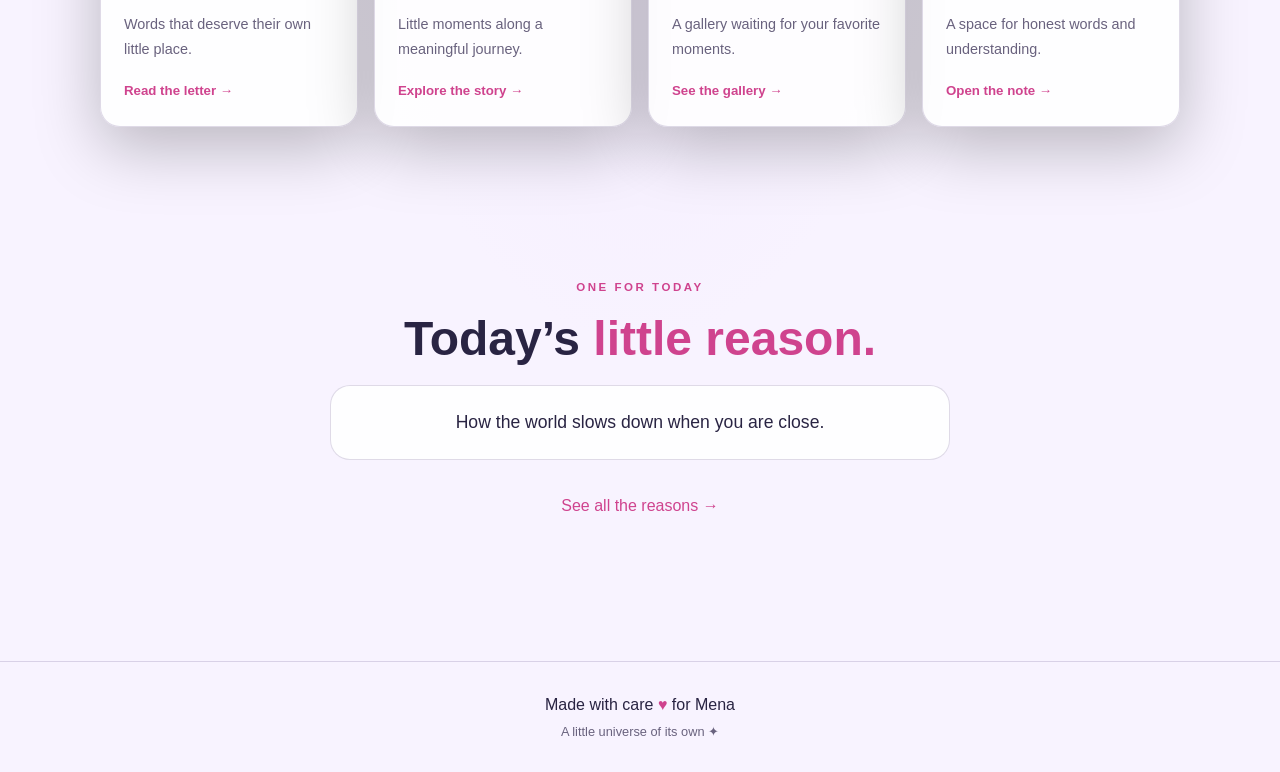
==== commit 9a6d1a42: "feat(i18n): add language toggle scaffold with data-i18n hooks" ====
--- a/index.html
+++ b/index.html
@@ -27,6 +27,7 @@
   <script src="js/main.js" defer></script>
   <script src="js/reasons.js" defer></script>
   <script src="js/effects.js" defer></script>
+  <script src="js/i18n.js" defer></script>
   <link rel="manifest" href="manifest.webmanifest">
   <meta name="apple-mobile-web-app-capable" content="yes">
   <meta name="apple-mobile-web-app-title" content="For Mena">
--- a/css/style.css
+++ b/css/style.css
@@ -987,6 +987,258 @@
   .games-grid {
     grid-template-columns: 1fr;
   }
+}
+
+/* Visually hidden but available to screen readers */
+.sr-only {
+  position: absolute;
+  width: 1px;
+  height: 1px;
+  padding: 0;
+  margin: -1px;
+  overflow: hidden;
+  clip: rect(0, 0, 0, 0);
+  white-space: nowrap;
+  border: 0;
+}
+
+/* Flappy heart */
+.flappy-field {
+  position: relative;
+  height: 220px;
+  margin: 10px 0 0;
+  overflow: hidden;
+  border: 1px dashed var(--line);
+  border-radius: 12px;
+  background: linear-gradient(180deg, rgba(126, 232, 250, 0.08), rgba(187, 166, 255, 0.1));
+  cursor: pointer;
+}
+
+.flappy-heart {
+  position: absolute;
+  left: 40px;
+  font-size: 1.4rem;
+  color: var(--pink);
+  line-height: 1;
+  pointer-events: none;
+}
+
+.flappy-gate {
+  position: absolute;
+  top: 0;
+  bottom: 0;
+  border-radius: 4px;
+  opacity: 0.92;
+}
+
+/* 2048 hearts */
+.board-2048 {
+  display: grid;
+  grid-template-columns: repeat(4, 1fr);
+  gap: 6px;
+  padding: 8px;
+  margin: 10px 0 0;
+  border-radius: 12px;
+  background: rgba(0, 0, 0, 0.18);
+  outline: none;
+}
+
+.board-2048:focus-visible {
+  box-shadow: 0 0 0 2px var(--purple);
+}
+
+.cell-2048 {
+  aspect-ratio: 1 / 1;
+  display: grid;
+  place-items: center;
+  border-radius: 8px;
+  font-weight: 700;
+  font-size: 0.95rem;
+  background: var(--bg-soft);
+  color: var(--text);
+}
+
+.cell-2048.is-empty {
+  background: rgba(255, 255, 255, 0.04);
+}
+
+.cell-2048.v2 { background: #e9e3ff; color: #2a2350; }
+.cell-2048.v4 { background: #d8ccff; color: #2a2350; }
+.cell-2048.v8 { background: #cbb6ff; color: #2a2350; }
+.cell-2048.v16 { background: #bba6ff; color: #1c1636; }
+.cell-2048.v32 { background: #ffa6d5; color: #3a1030; }
+.cell-2048.v64 { background: #ff8fc9; color: #3a1030; }
+.cell-2048.v128 { background: #ffd27f; color: #3a2a00; }
+.cell-2048.v256 { background: #ffc04d; color: #3a2a00; }
+.cell-2048.v512 { background: #7fe0ff; color: #06283a; }
+.cell-2048.v1024 { background: #5fd0ff; color: #06283a; }
+.cell-2048.v2048 { background: linear-gradient(135deg, var(--pink), var(--purple)); color: #fff; }
+
+.game-controls {
+  display: flex;
+  gap: 8px;
+  justify-content: center;
+  margin-top: 8px;
+}
+
+.game-controls button {
+  width: 42px;
+  height: 36px;
+  border: 1px solid var(--line);
+  border-radius: 10px;
+  background: var(--panel);
+  color: var(--text);
+  font-size: 1rem;
+  cursor: pointer;
+}
+
+.game-inline-btn {
+  padding: 5px 12px;
+  border: 1px solid var(--line);
+  border-radius: 999px;
+  background: var(--panel);
+  color: var(--text);
+  font: inherit;
+  font-size: 0.78rem;
+  font-weight: 600;
+  cursor: pointer;
+}
+
+/* Constellation connect */
+.stars-field {
+  position: relative;
+  height: 220px;
+  margin: 10px 0 0;
+  overflow: hidden;
+  border: 1px dashed var(--line);
+  border-radius: 12px;
+  background: radial-gradient(circle at 50% 40%, rgba(187, 166, 255, 0.14), rgba(9, 11, 32, 0.2));
+}
+
+.cn-svg {
+  width: 100%;
+  height: 100%;
+}
+
+.cn-node {
+  fill: rgba(187, 166, 255, 0.25);
+  stroke: var(--purple);
+  stroke-width: 2;
+  transition: fill 0.2s ease;
+}
+
+.cn-node:hover {
+  fill: rgba(255, 166, 213, 0.4);
+}
+
+.cn-node.is-done {
+  fill: var(--pink);
+  stroke: var(--pink);
+}
+
+.cn-label {
+  font-size: 11px;
+  font-weight: 700;
+  fill: var(--text);
+  text-anchor: middle;
+  dominant-baseline: central;
+}
+
+.cn-line {
+  stroke: var(--pink);
+  stroke-width: 2;
+  stroke-linecap: round;
+}
+
+/* Word scramble */
+.scramble-word {
+  margin: 4px 0 10px;
+  font-size: 1.6rem;
+  font-weight: 800;
+  letter-spacing: 0.28em;
+  text-align: center;
+  color: var(--pink);
+}
+
+.scramble-form {
+  display: flex;
+  gap: 8px;
+}
+
+.scramble-form input {
+  flex: 1;
+  min-width: 0;
+  padding: 8px 12px;
+  border: 1px solid var(--line);
+  border-radius: 10px;
+  background: var(--bg-soft);
+  color: var(--text);
+  font: inherit;
+  font-size: 0.9rem;
+}
+
+/* Puzzle slider */
+.puzzle-board {
+  display: grid;
+  grid-template-columns: repeat(3, 1fr);
+  gap: 6px;
+  max-width: 240px;
+  margin: 10px auto 0;
+}
+
+.puzzle-tile {
+  aspect-ratio: 1 / 1;
+  display: grid;
+  place-items: center;
+  border: 1px solid var(--line);
+  border-radius: 10px;
+  background: var(--panel);
+  color: var(--text);
+  font-weight: 700;
+  font-size: 1.2rem;
+  cursor: pointer;
+  transition: transform 0.12s ease;
+}
+
+.puzzle-tile:active {
+  transform: scale(0.94);
+}
+
+.puzzle-tile.is-blank {
+  background: rgba(255, 255, 255, 0.04);
+  border-style: dashed;
+  cursor: default;
+}
+
+/* Badges */
+.badge-shelf {
+  display: flex;
+  flex-wrap: wrap;
+  gap: 8px;
+  margin-top: 18px;
+}
+
+.badge {
+  display: inline-flex;
+  align-items: center;
+  gap: 6px;
+  padding: 7px 14px;
+  border: 1px dashed var(--line);
+  border-radius: 999px;
+  background: var(--bg-soft);
+  color: var(--muted);
+  font-size: 0.8rem;
+  font-weight: 600;
+  opacity: 0.7;
+}
+
+.badge.is-unlocked {
+  border-style: solid;
+  border-color: transparent;
+  background: linear-gradient(120deg, rgba(255, 143, 201, 0.22), rgba(187, 166, 255, 0.22));
+  color: var(--text);
+  opacity: 1;
+  box-shadow: var(--shadow);
 }
 
 /* Navigation: "More" dropdown */
@@ -1835,3 +2087,54 @@
     opacity: 1;
   }
 }
+
+/* ===== Language toggle (i18n scaffold) ===== */
+.lang-toggle {
+  position: relative;
+  display: inline-flex;
+  align-items: center;
+  justify-content: center;
+  gap: 8px;
+  padding: 8px 15px;
+  border: 0;
+  border-radius: 999px;
+  isolation: isolate;
+  cursor: pointer;
+  background: var(--panel);
+  color: var(--text);
+  font: inherit;
+  font-size: 0.85rem;
+  font-weight: 700;
+  box-shadow: 0 10px 26px rgba(0, 0, 0, 0.28);
+  transition: transform 0.2s ease, box-shadow 0.2s ease, background 0.2s ease;
+}
+
+.lang-toggle::after {
+  content: "";
+  position: absolute;
+  inset: 0;
+  border-radius: inherit;
+  padding: 2px;
+  background: linear-gradient(120deg, #ff72b8, #bba6ff, #7ee8fa, #ffd76f, #ff72b8);
+  -webkit-mask: linear-gradient(#000 0 0) content-box, linear-gradient(#000 0 0);
+  -webkit-mask-composite: xor;
+  mask: linear-gradient(#000 0 0) content-box, linear-gradient(#000 0 0);
+  mask-composite: exclude;
+  pointer-events: none;
+}
+
+.lang-toggle:hover {
+  transform: translateY(-2px);
+  box-shadow: 0 16px 34px rgba(0, 0, 0, 0.34);
+}
+
+.lang-toggle:focus-visible {
+  outline: 2px solid var(--pink);
+  outline-offset: 3px;
+}
+
+@media (max-width: 680px) {
+  .lang-toggle {
+    align-self: flex-start;
+  }
+}
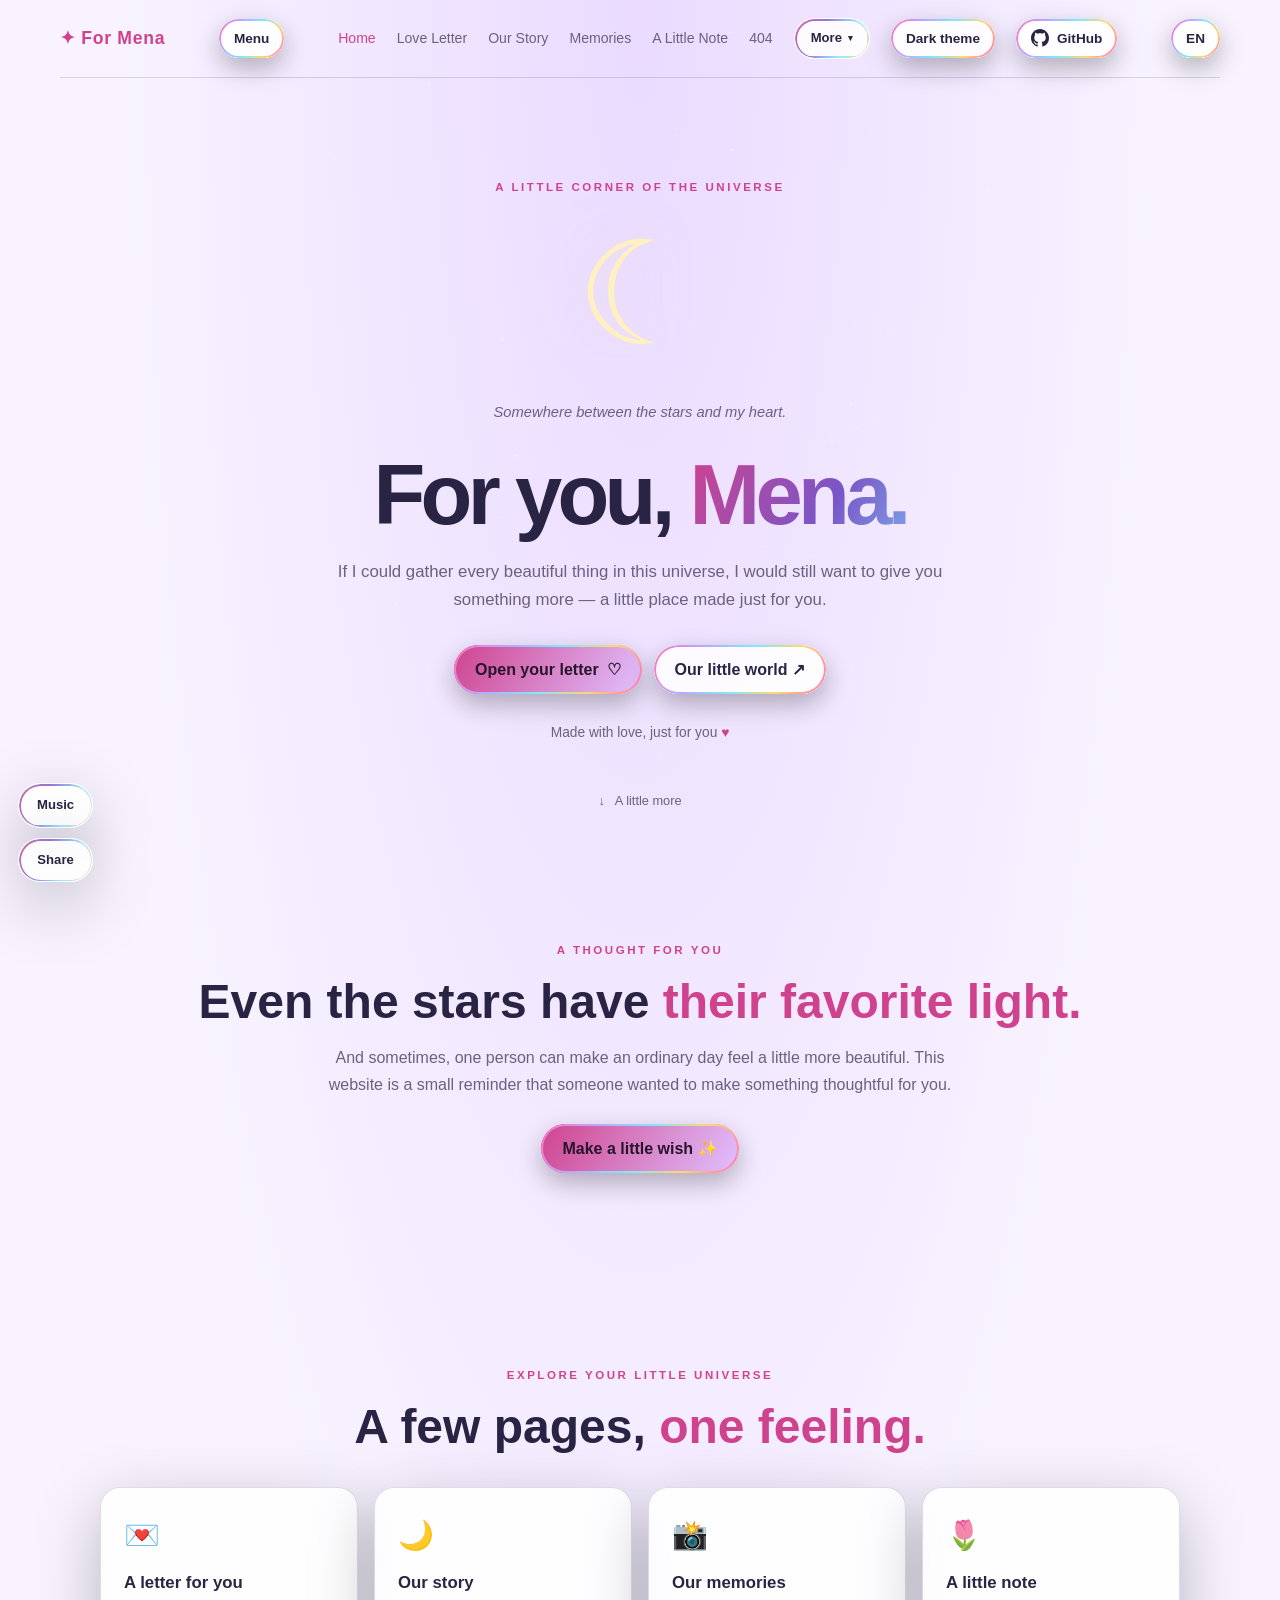
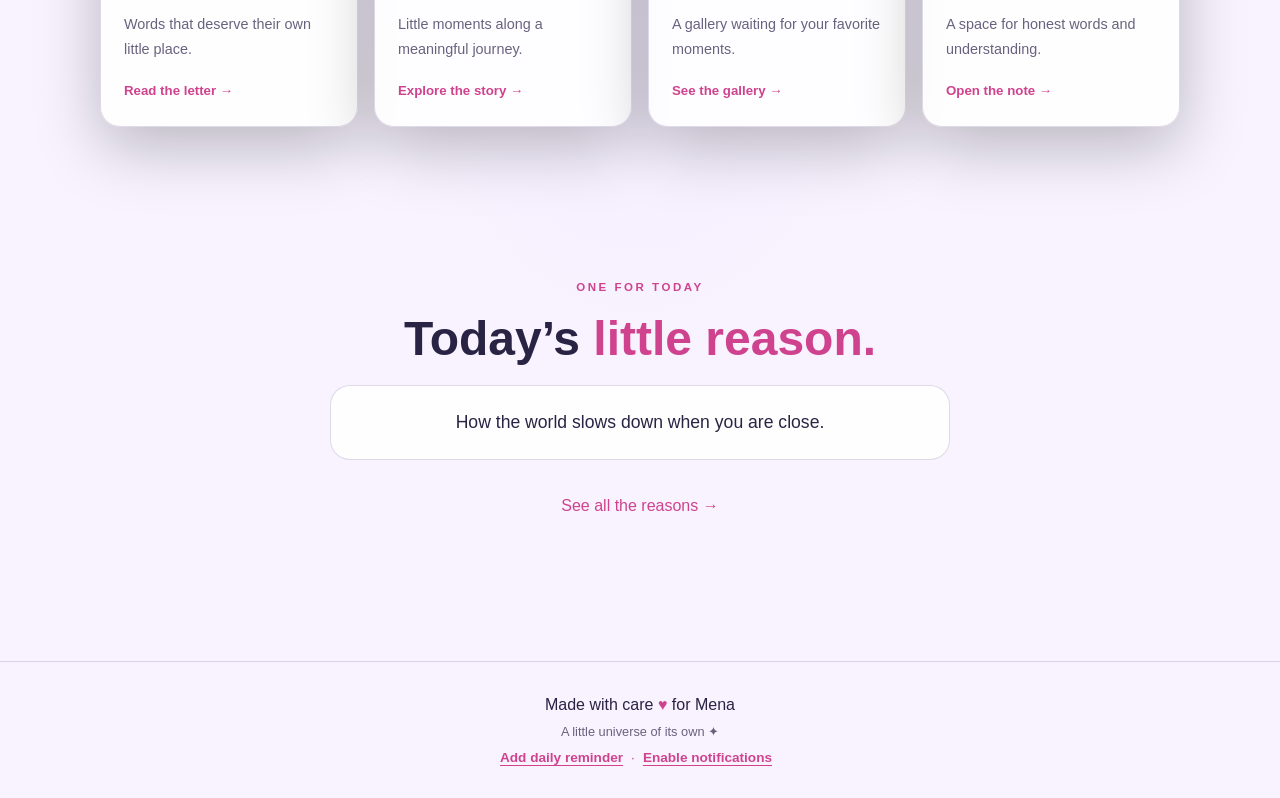
==== commit e3672272: "feat(reminders): daily .ics reminder, banner, browser notifications, OneSignal scaffold" ====
--- a/index.html
+++ b/index.html
@@ -28,6 +28,7 @@
   <script src="js/reasons.js" defer></script>
   <script src="js/effects.js" defer></script>
   <script src="js/i18n.js" defer></script>
+  <script src="js/notifications.js" defer></script>
   <link rel="manifest" href="manifest.webmanifest">
   <meta name="apple-mobile-web-app-capable" content="yes">
   <meta name="apple-mobile-web-app-title" content="For Mena">
--- a/css/style.css
+++ b/css/style.css
@@ -2138,3 +2138,102 @@
     align-self: flex-start;
   }
 }
+
+/* ===== Reminder banner + footer controls ===== */
+.reminder-banner {
+  position: fixed;
+  left: 50%;
+  bottom: 18px;
+  transform: translateX(-50%);
+  z-index: 70;
+  display: flex;
+  flex-wrap: wrap;
+  align-items: center;
+  justify-content: center;
+  gap: 12px;
+  width: min(680px, calc(100vw - 24px));
+  padding: 14px 16px;
+  border: 1px solid var(--line);
+  border-radius: 18px;
+  background: var(--panel);
+  box-shadow: var(--shadow);
+  animation: reminder-in 0.4s ease both;
+}
+
+@keyframes reminder-in {
+  from { opacity: 0; transform: translate(-50%, 14px); }
+  to { opacity: 1; transform: translate(-50%, 0); }
+}
+
+.reminder-banner-text {
+  flex: 1 1 220px;
+  font-size: 0.9rem;
+  color: var(--text);
+}
+
+.reminder-banner-actions {
+  display: inline-flex;
+  align-items: center;
+  gap: 8px;
+}
+
+.reminder-banner-btn {
+  padding: 8px 14px;
+  font-size: 0.8rem;
+}
+
+.reminder-banner-dismiss {
+  width: 32px;
+  height: 32px;
+  display: grid;
+  place-items: center;
+  border: 0;
+  border-radius: 50%;
+  background: var(--bg-soft);
+  color: var(--muted);
+  font-size: 1.1rem;
+  line-height: 1;
+  cursor: pointer;
+}
+
+.reminder-banner-dismiss:hover {
+  color: var(--text);
+}
+
+.footer-reminders {
+  margin-top: 10px;
+  font-size: 0.85rem;
+}
+
+.reminder-link {
+  display: inline;
+  border: 0;
+  background: none;
+  padding: 0;
+  color: var(--pink);
+  font: inherit;
+  font-weight: 600;
+  text-decoration: underline;
+  text-underline-offset: 3px;
+  cursor: pointer;
+}
+
+.reminder-link:hover {
+  color: var(--purple);
+}
+
+.reminder-sep {
+  margin: 0 8px;
+  color: var(--muted);
+}
+
+.reminder-status {
+  margin-left: 8px;
+  color: var(--muted);
+}
+
+@media (max-width: 680px) {
+  .reminder-banner {
+    bottom: 84px;
+  }
+}
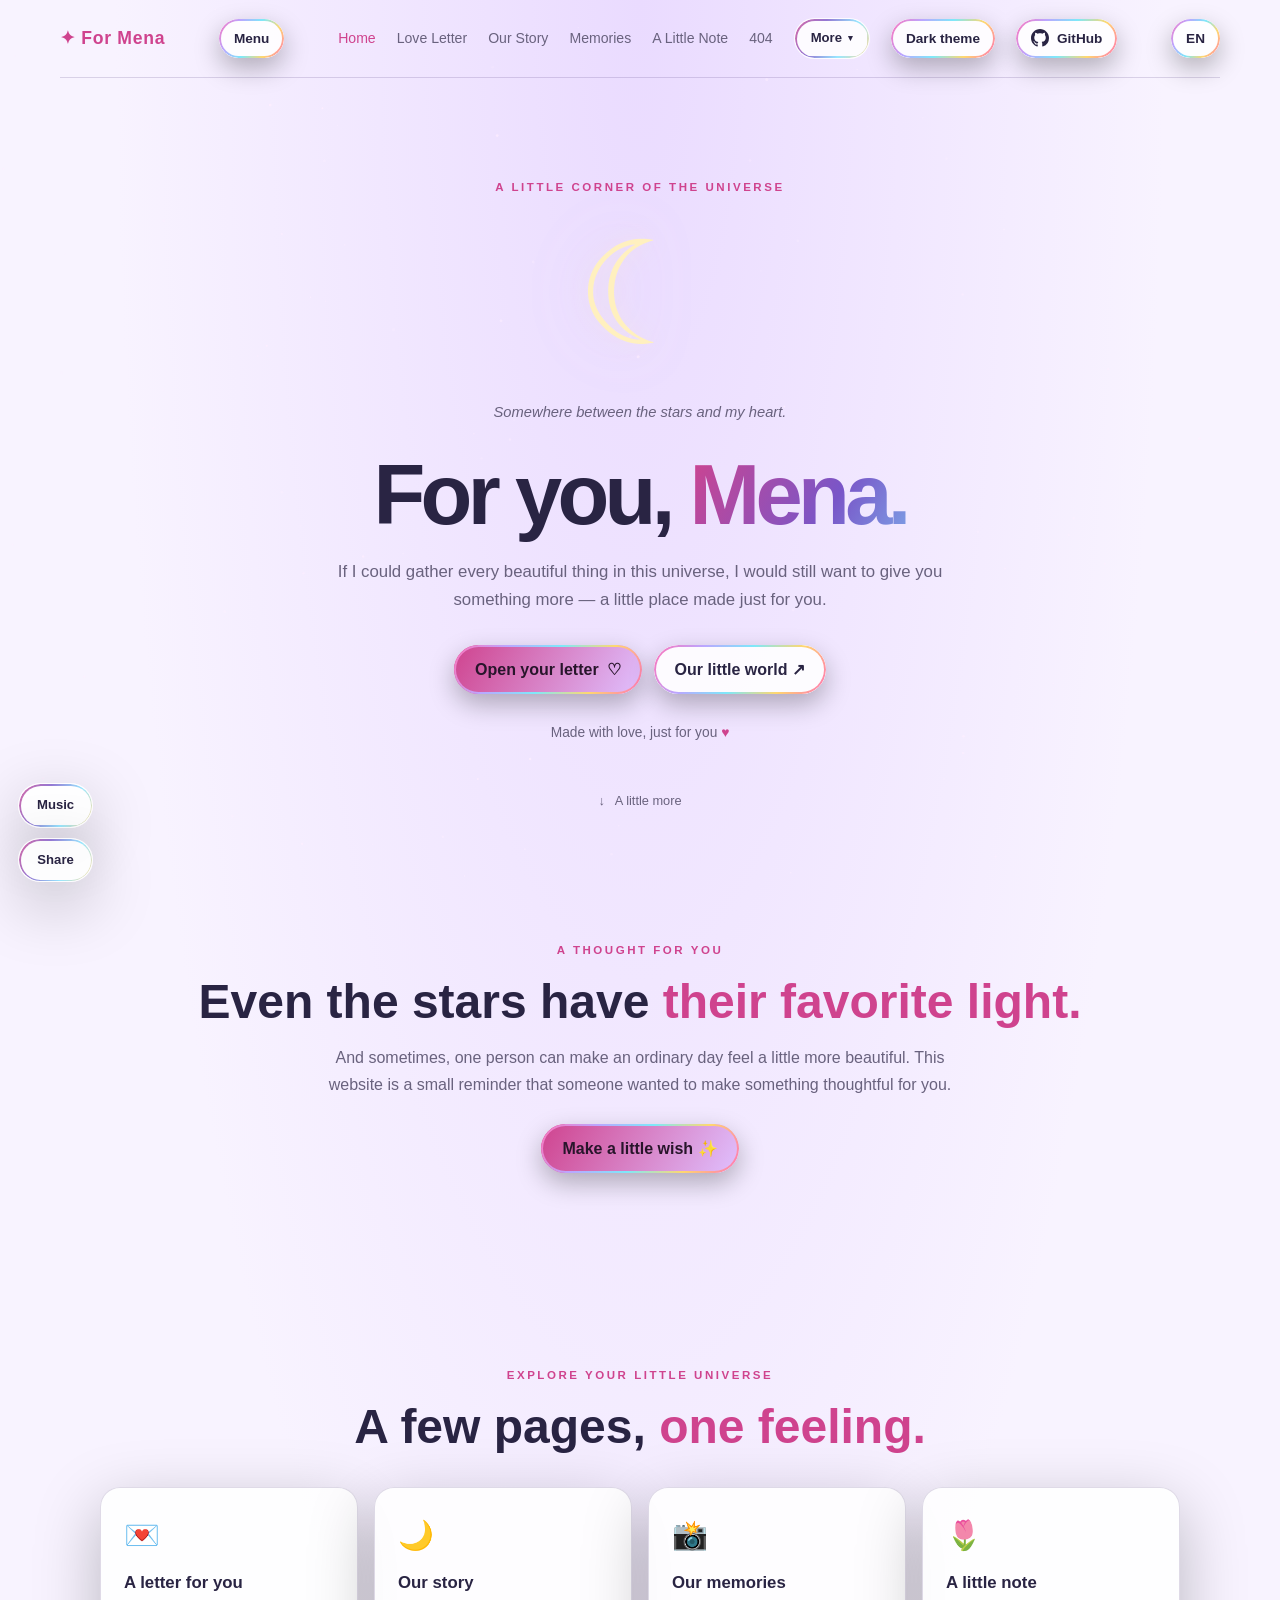
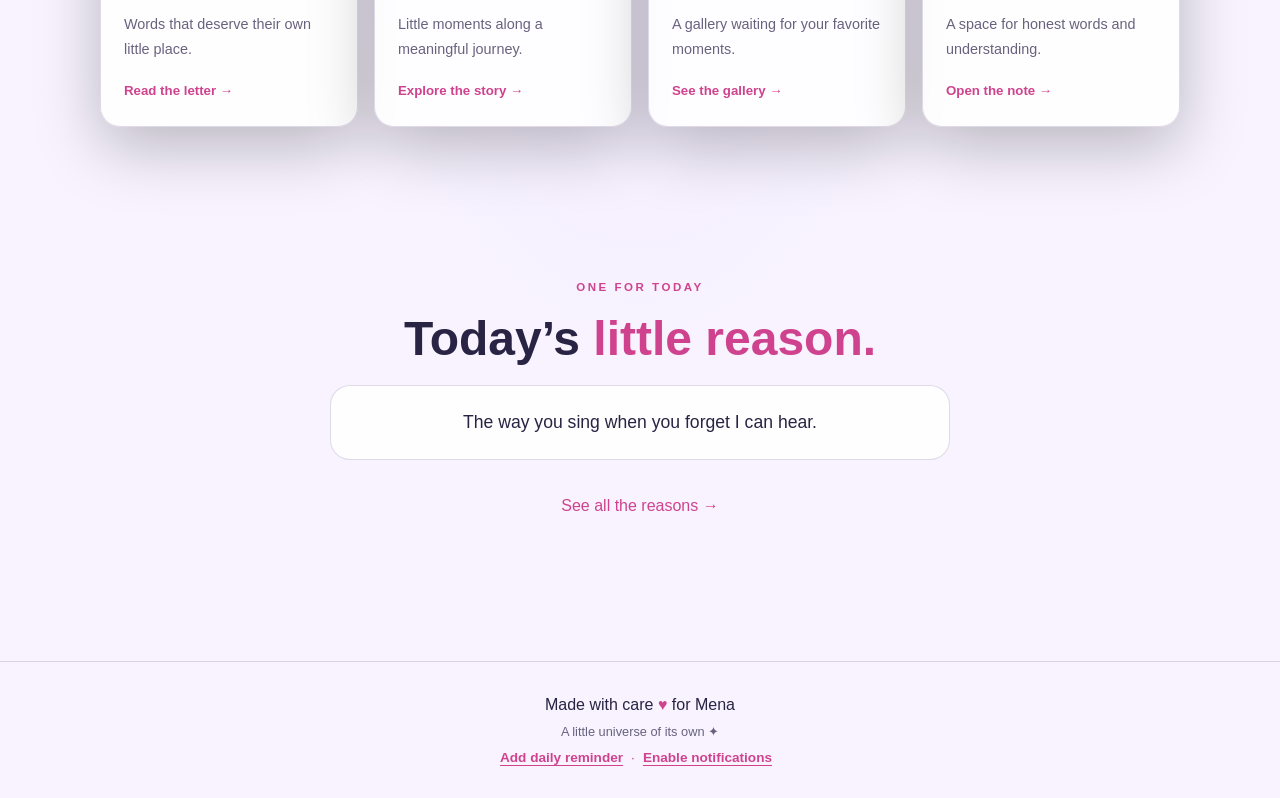
==== commit ab93c34a: "feat(music): generative Web Audio engine and background music on every page" ====
--- a/index.html
+++ b/index.html
@@ -26,6 +26,7 @@
   <link rel="stylesheet" href="css/style.css">
   <script src="js/main.js" defer></script>
   <script src="js/reasons.js" defer></script>
+  <script src="js/music.js" defer></script>
   <script src="js/effects.js" defer></script>
   <script src="js/i18n.js" defer></script>
   <script src="js/notifications.js" defer></script>
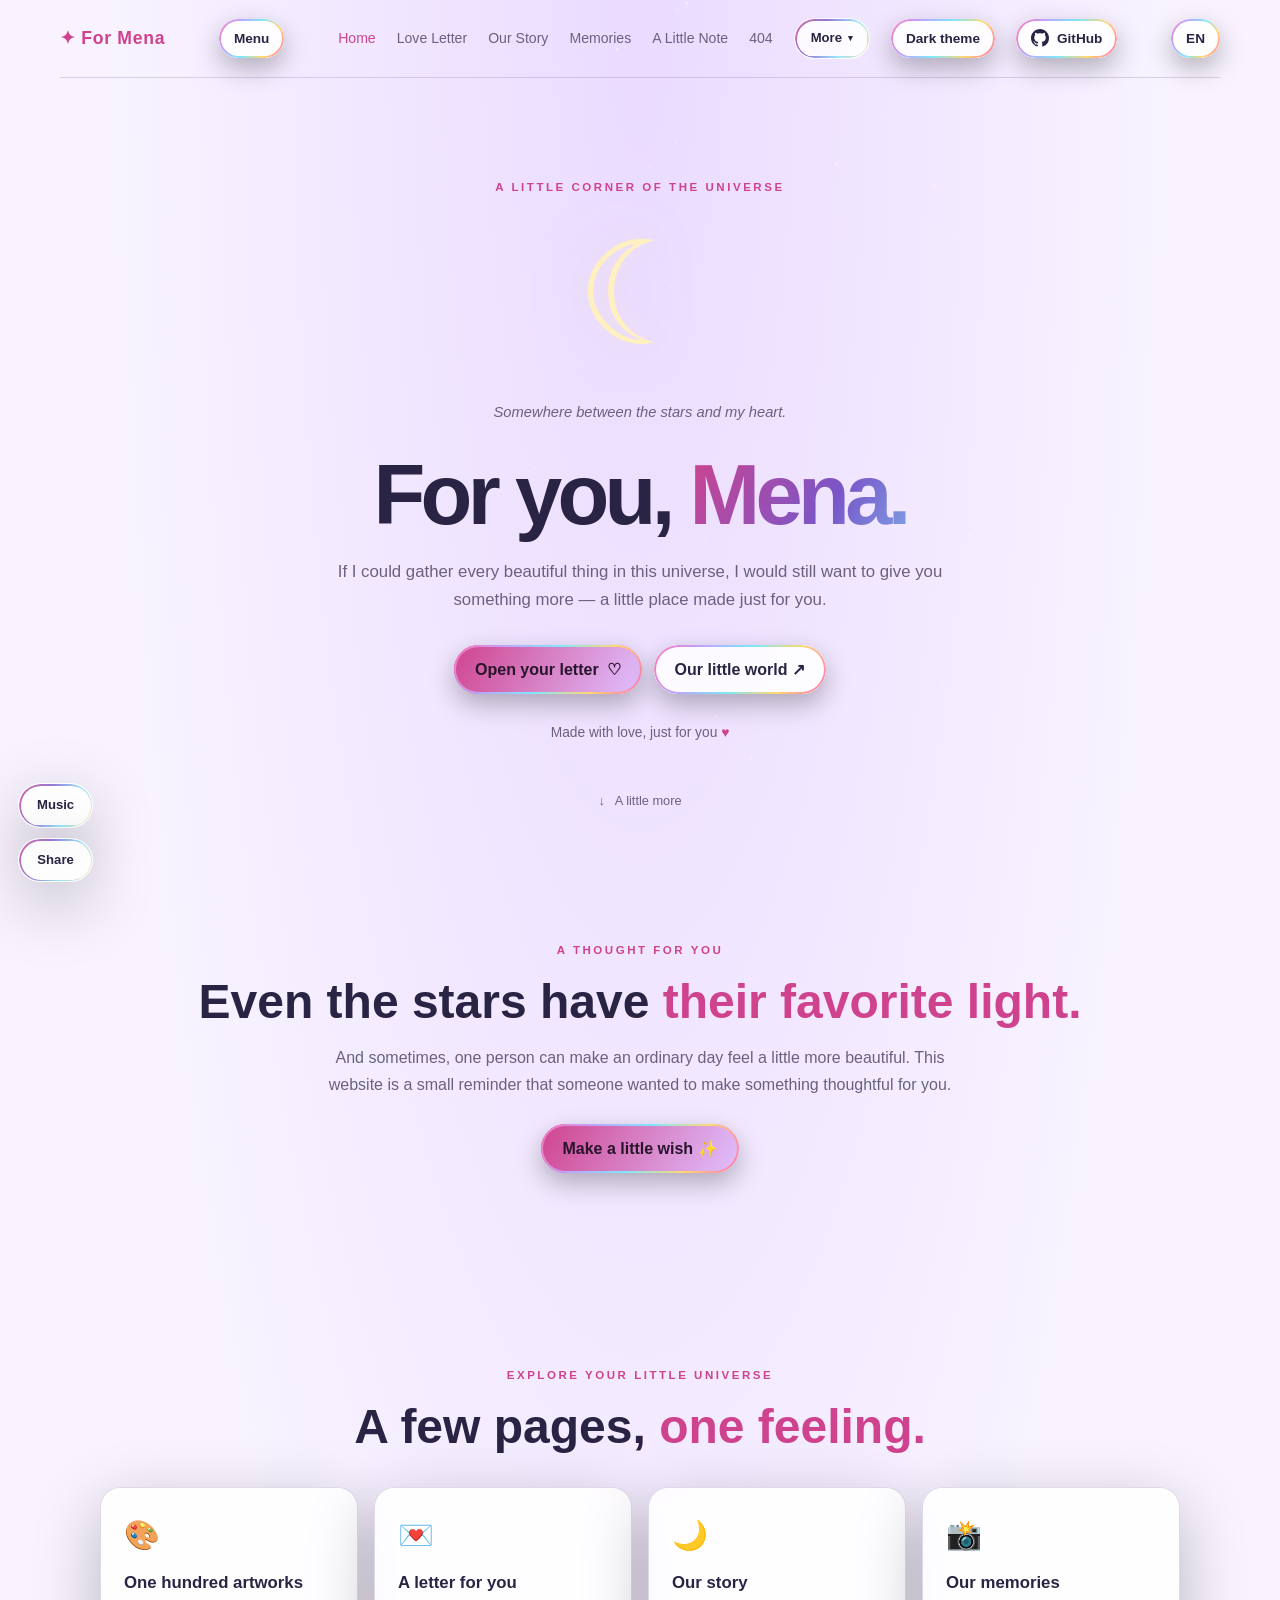
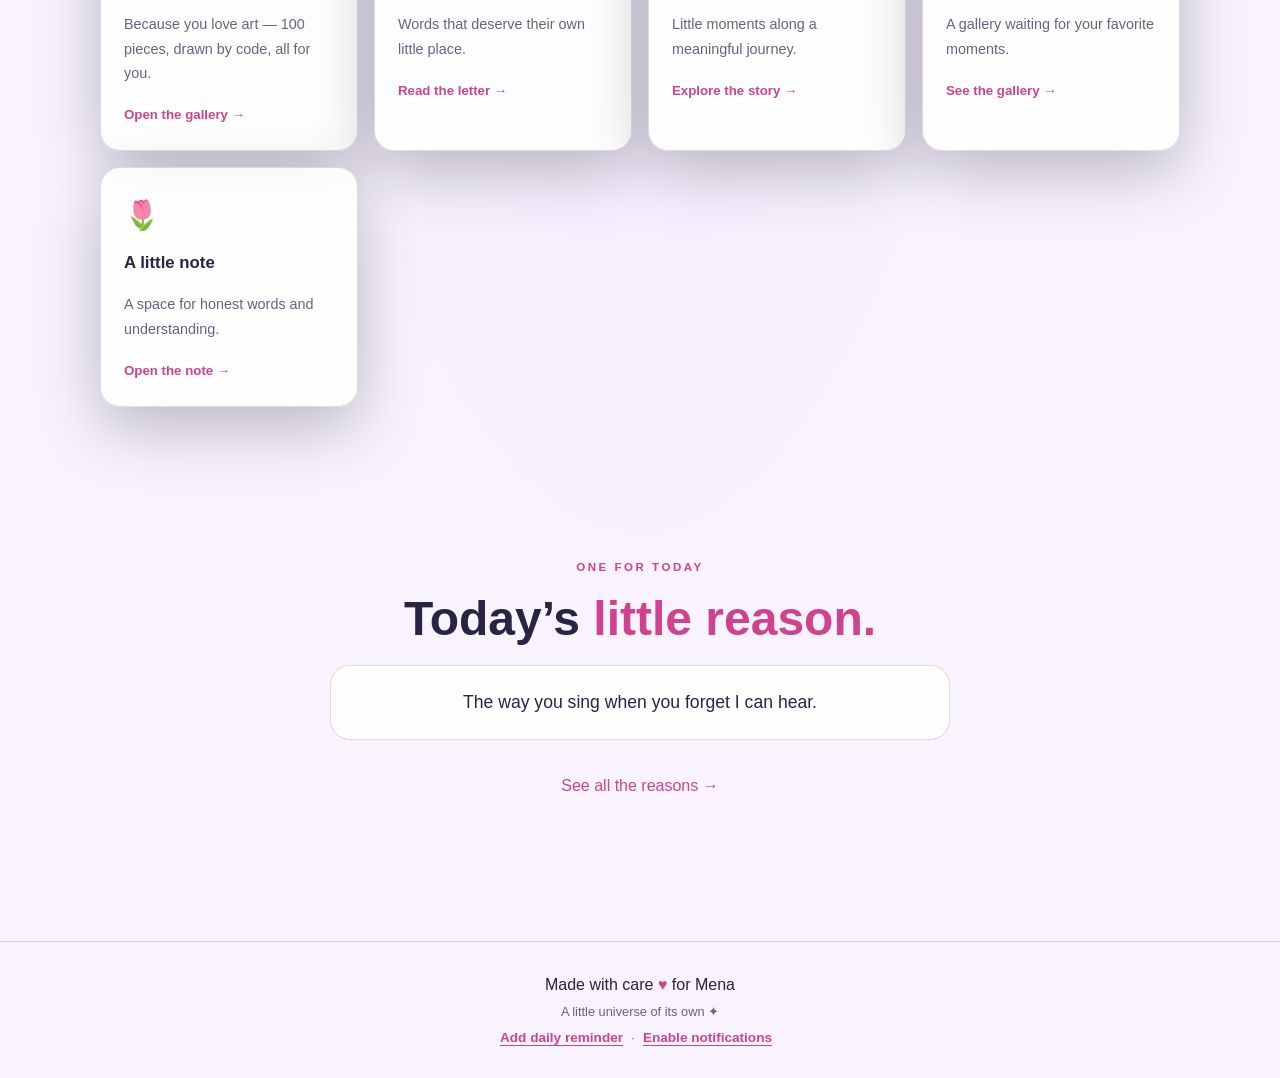
==== commit 2e71fe69: "feat(hub): add love-art gallery card to little universe" ====
--- a/index.html
+++ b/index.html
@@ -109,6 +109,12 @@
       <p class="eyebrow">EXPLORE YOUR LITTLE UNIVERSE</p>
       <h2>A few pages, <span>one feeling.</span></h2>
       <div class="feature-grid">
+        <a class="feature-card" href="https://ammar49-cyber.github.io/love-art/">
+          <span class="feature-icon">🎨</span>
+          <h3>One hundred artworks</h3>
+          <p>Because you love art — 100 pieces, drawn by code, all for you.</p>
+          <span class="card-link">Open the gallery →</span>
+        </a>
         <a class="feature-card" href="love-letter.html">
           <span class="feature-icon">💌</span>
           <h3>A letter for you</h3>
--- a/css/style.css
+++ b/css/style.css
@@ -2237,3 +2237,105 @@
     bottom: 84px;
   }
 }
+
+/* ===== Generated playlist controls (js/music.js) ===== */
+.song-info {
+  display: flex;
+  flex-direction: column;
+  gap: 2px;
+}
+
+.song-actions {
+  margin-left: auto;
+  display: inline-flex;
+  gap: 8px;
+}
+
+.song-play,
+.song-download {
+  border: 1px solid var(--line);
+  border-radius: 999px;
+  padding: 7px 16px;
+  background: transparent;
+  color: var(--text);
+  font: inherit;
+  font-weight: 600;
+  font-size: 0.85rem;
+  cursor: pointer;
+  transition: transform 0.15s ease, background 0.2s ease, color 0.2s ease;
+}
+
+.song-play {
+  border-color: transparent;
+  background: linear-gradient(135deg, var(--pink), var(--purple));
+  color: #fff;
+}
+
+.song-play:hover,
+.song-download:hover {
+  transform: translateY(-1px);
+}
+
+.song-play:disabled,
+.song-download:disabled {
+  opacity: 0.6;
+  cursor: default;
+  transform: none;
+}
+
+/* ===== Generated memory art (no photos needed) ===== */
+.memory-placeholder {
+  background-size: 160% 160%;
+  animation: memory-drift 14s ease-in-out infinite alternate;
+}
+
+.memory-card:nth-child(1) .memory-placeholder {
+  background:
+    radial-gradient(circle at 28% 24%, rgba(255, 159, 207, 0.4), transparent 55%),
+    linear-gradient(150deg, #2a2350, #12152c);
+}
+
+.memory-card:nth-child(2) .memory-placeholder {
+  background:
+    radial-gradient(circle at 72% 28%, rgba(180, 140, 255, 0.42), transparent 55%),
+    linear-gradient(150deg, #33235a, #141026);
+}
+
+.memory-card:nth-child(3) .memory-placeholder {
+  background:
+    radial-gradient(circle at 30% 72%, rgba(255, 214, 153, 0.34), transparent 55%),
+    linear-gradient(150deg, #3a2b46, #161026);
+}
+
+.memory-card:nth-child(4) .memory-placeholder {
+  background:
+    radial-gradient(circle at 70% 70%, rgba(140, 196, 255, 0.34), transparent 55%),
+    linear-gradient(150deg, #202b52, #101528);
+}
+
+.memory-card:nth-child(5) .memory-placeholder {
+  background:
+    radial-gradient(circle at 50% 22%, rgba(130, 220, 205, 0.3), transparent 55%),
+    linear-gradient(150deg, #17343a, #0d1a24);
+}
+
+.memory-card:nth-child(6) .memory-placeholder {
+  background:
+    radial-gradient(circle at 50% 78%, rgba(255, 130, 170, 0.36), transparent 55%),
+    linear-gradient(150deg, #3a1f37, #170f22);
+}
+
+@keyframes memory-drift {
+  from {
+    background-position: 0% 0%;
+  }
+  to {
+    background-position: 100% 100%;
+  }
+}
+
+@media (prefers-reduced-motion: reduce) {
+  .memory-placeholder {
+    animation: none;
+  }
+}
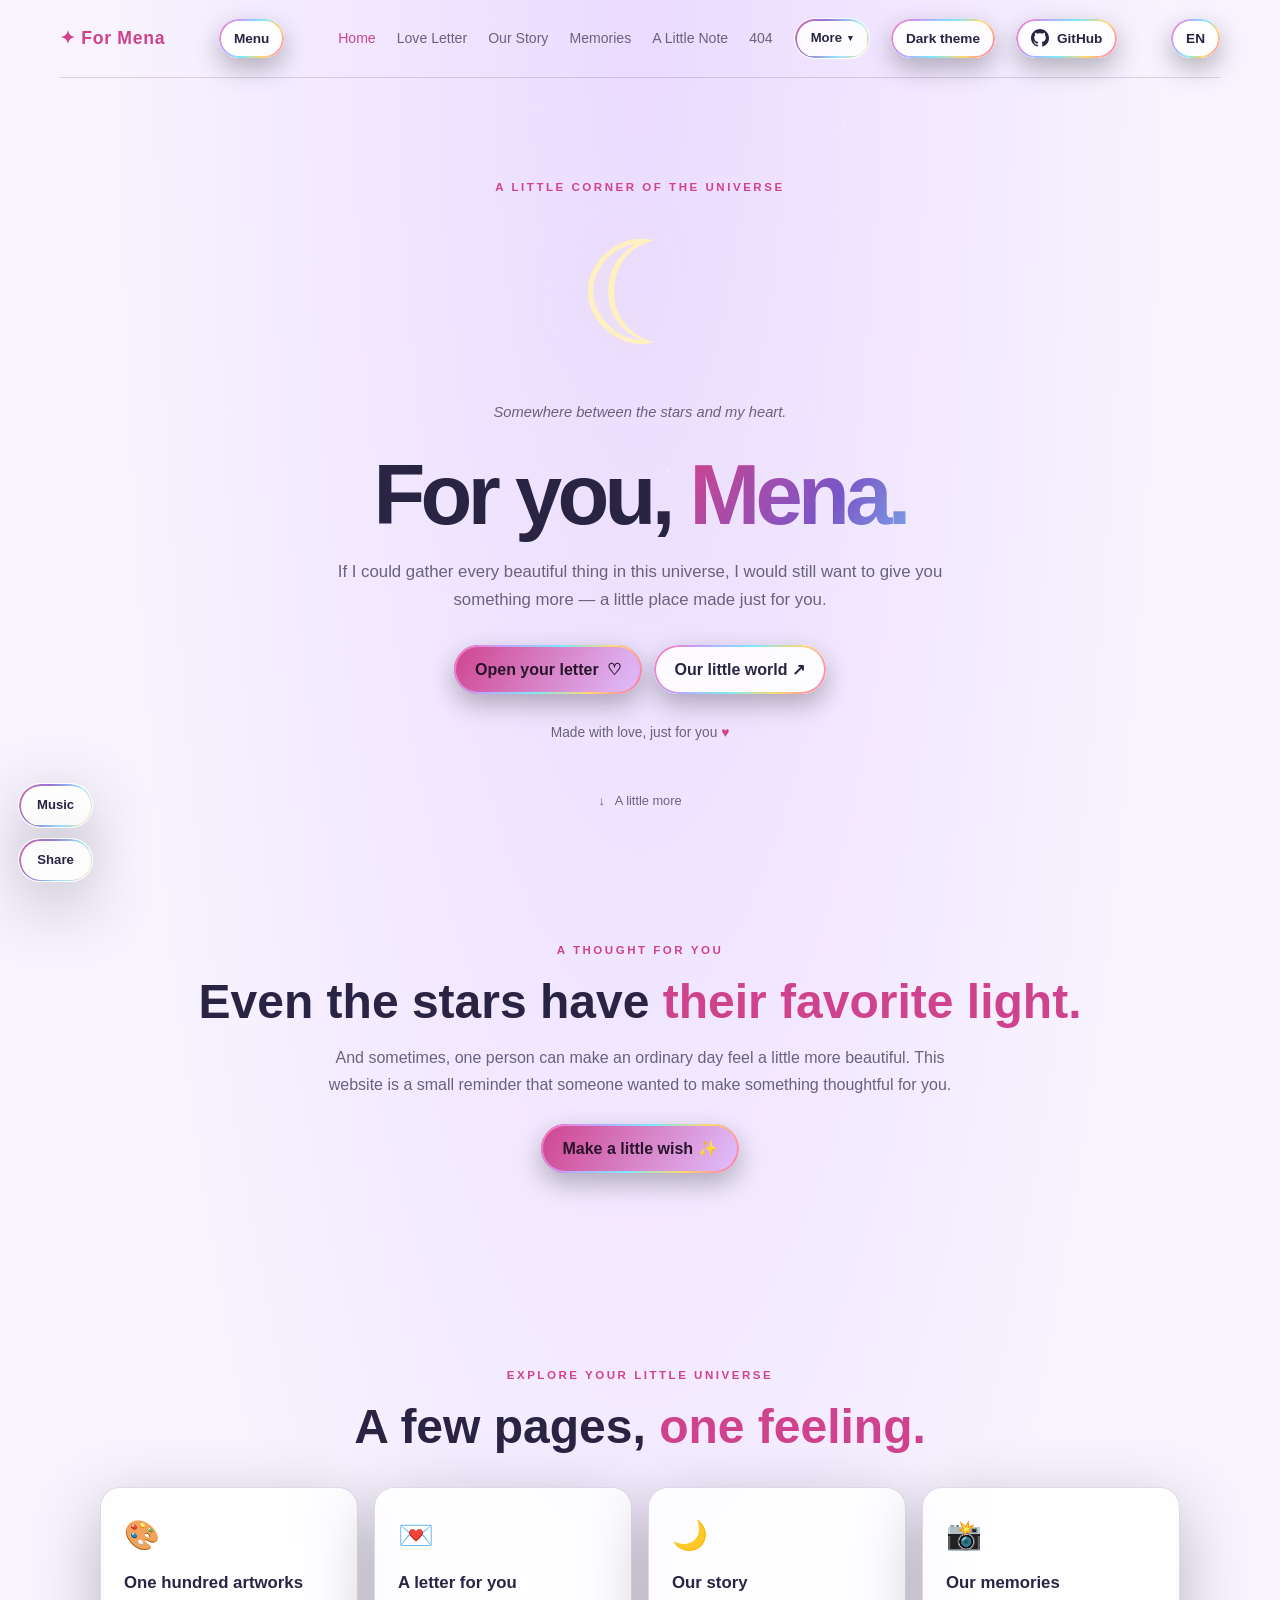
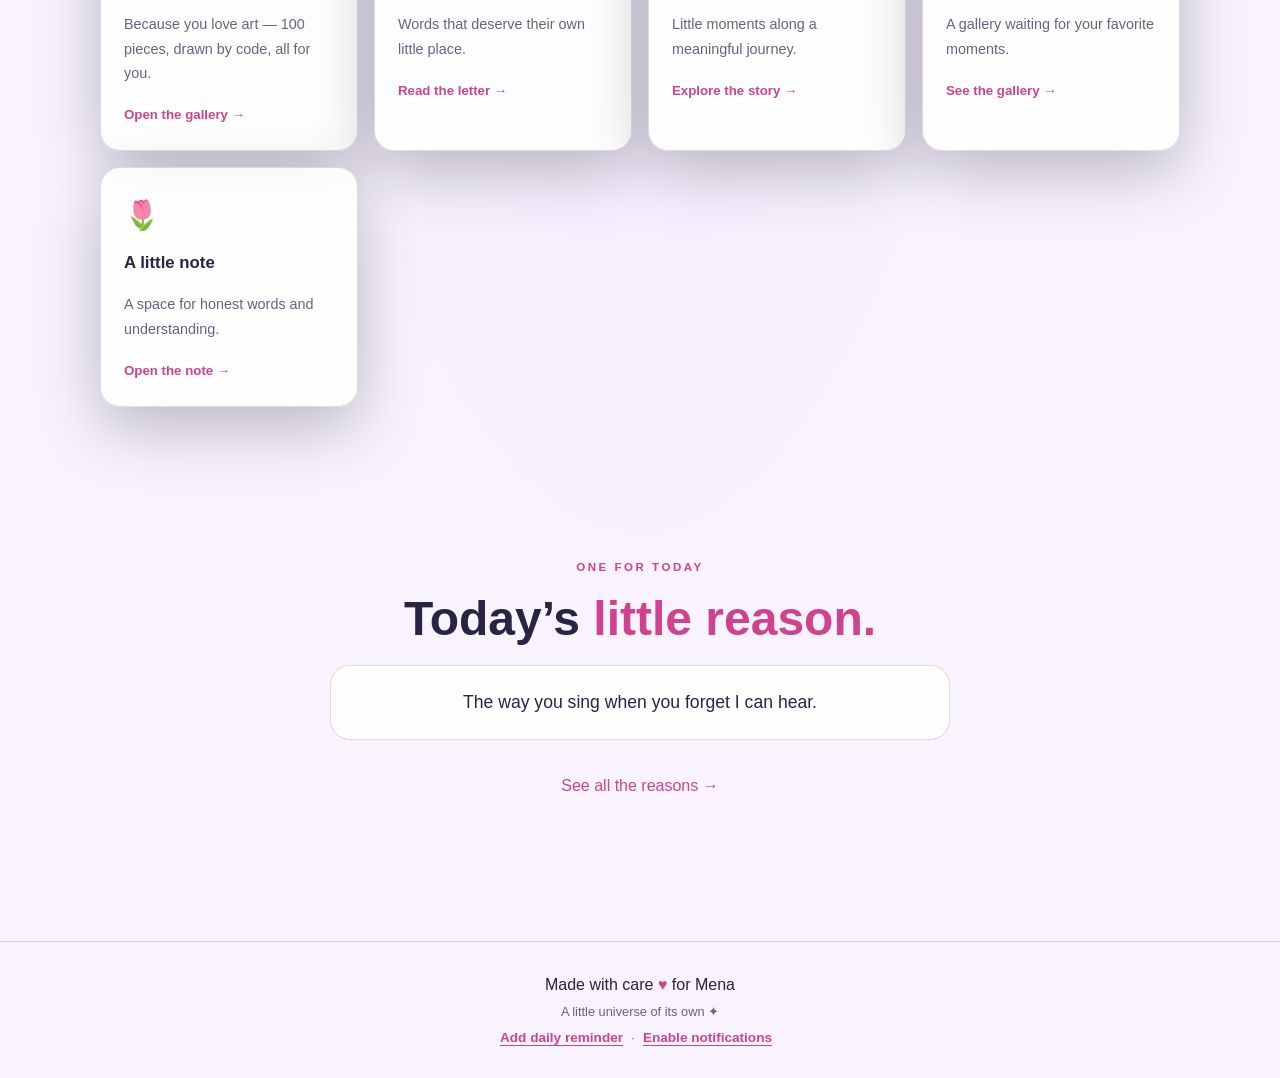
==== commit d96174fe: "chore: point URLs at MenaAmmarPro org (menaammarpro.github.io)" ====
--- a/index.html
+++ b/index.html
@@ -7,22 +7,22 @@
   <meta name="theme-color" content="#090b20">
   <meta name="description" content="A little corner of the universe, made with love for Mena.">
   <title>Love for Mena ✦</title>
-  <link rel="canonical" href="https://ammar49-cyber.github.io/loveformymena/">
+  <link rel="canonical" href="https://menaammarpro.github.io/loveformymena/">
   <link rel="icon" href="assets/favicon.svg" type="image/svg+xml">
   <link rel="apple-touch-icon" href="assets/apple-touch-icon.png">
   <meta property="og:type" content="website">
   <meta property="og:site_name" content="Love for Mena">
   <meta property="og:title" content="Love for Mena ✦">
   <meta property="og:description" content="A little corner of the universe, made with love for Mena.">
-  <meta property="og:url" content="https://ammar49-cyber.github.io/loveformymena/">
-  <meta property="og:image" content="https://ammar49-cyber.github.io/loveformymena/assets/og-image.png">
+  <meta property="og:url" content="https://menaammarpro.github.io/loveformymena/">
+  <meta property="og:image" content="https://menaammarpro.github.io/loveformymena/assets/og-image.png">
   <meta property="og:image:width" content="1200">
   <meta property="og:image:height" content="630">
   <meta property="og:image:alt" content="For Mena - a little corner of the universe">
   <meta name="twitter:card" content="summary_large_image">
   <meta name="twitter:title" content="Love for Mena ✦">
   <meta name="twitter:description" content="A little corner of the universe, made with love for Mena.">
-  <meta name="twitter:image" content="https://ammar49-cyber.github.io/loveformymena/assets/og-image.png">
+  <meta name="twitter:image" content="https://menaammarpro.github.io/loveformymena/assets/og-image.png">
   <link rel="stylesheet" href="css/style.css">
   <script src="js/main.js" defer></script>
   <script src="js/reasons.js" defer></script>
@@ -40,7 +40,7 @@
   <canvas id="starfield" aria-hidden="true"></canvas>
 
   <header class="site-header">
-    <a class="brand" href="https://ammar49-cyber.github.io/loveformymena/">✦ For Mena</a>
+    <a class="brand" href="https://menaammarpro.github.io/loveformymena/">✦ For Mena</a>
     <button class="menu-toggle" aria-label="Open navigation" aria-expanded="false">Menu</button>
     <nav class="nav-links" aria-label="Main navigation">
       <a class="active" href="index.html">Home</a>
@@ -64,7 +64,7 @@
         </div>
       </div>
       <button class="theme-toggle" type="button" aria-label="Toggle color theme">Theme</button>
-      <a class="github-link" href="https://github.com/ammar49-cyber/loveformymena" target="_blank" rel="noopener noreferrer" aria-label="View source on GitHub" title="View source on GitHub">
+      <a class="github-link" href="https://github.com/MenaAmmarPro/loveformymena" target="_blank" rel="noopener noreferrer" aria-label="View source on GitHub" title="View source on GitHub">
         <svg viewBox="0 0 16 16" width="18" height="18" aria-hidden="true" focusable="false" fill="currentColor">
           <path d="M8 0C3.58 0 0 3.58 0 8c0 3.54 2.29 6.53 5.47 7.59.4.07.55-.17.55-.38 0-.19-.01-.82-.01-1.49-2.01.37-2.53-.49-2.69-.94-.09-.23-.48-.94-.82-1.13-.28-.15-.68-.52-.01-.53.63-.01 1.08.58 1.23.82.72 1.21 1.87.87 2.33.66.07-.52.28-.87.51-1.07-1.78-.2-3.64-.89-3.64-3.95 0-.87.31-1.59.82-2.15-.08-.2-.36-1.02.08-2.12 0 0 .67-.21 2.2.82.64-.18 1.32-.27 2-.27.68 0 1.36.09 2 .27 1.53-1.04 2.2-.82 2.2-.82.44 1.1.16 1.92.08 2.12.51.56.82 1.27.82 2.15 0 3.07-1.87 3.75-3.65 3.95.29.25.54.73.54 1.48 0 1.07-.01 1.93-.01 2.2 0 .21.15.46.55.38A8.01 8.01 0 0 0 16 8c0-4.42-3.58-8-8-8z"/>
         </svg>GitHub
@@ -109,7 +109,7 @@
       <p class="eyebrow">EXPLORE YOUR LITTLE UNIVERSE</p>
       <h2>A few pages, <span>one feeling.</span></h2>
       <div class="feature-grid">
-        <a class="feature-card" href="https://ammar49-cyber.github.io/love-art/">
+        <a class="feature-card" href="https://menaammarpro.github.io/love-art/">
           <span class="feature-icon">🎨</span>
           <h3>One hundred artworks</h3>
           <p>Because you love art — 100 pieces, drawn by code, all for you.</p>
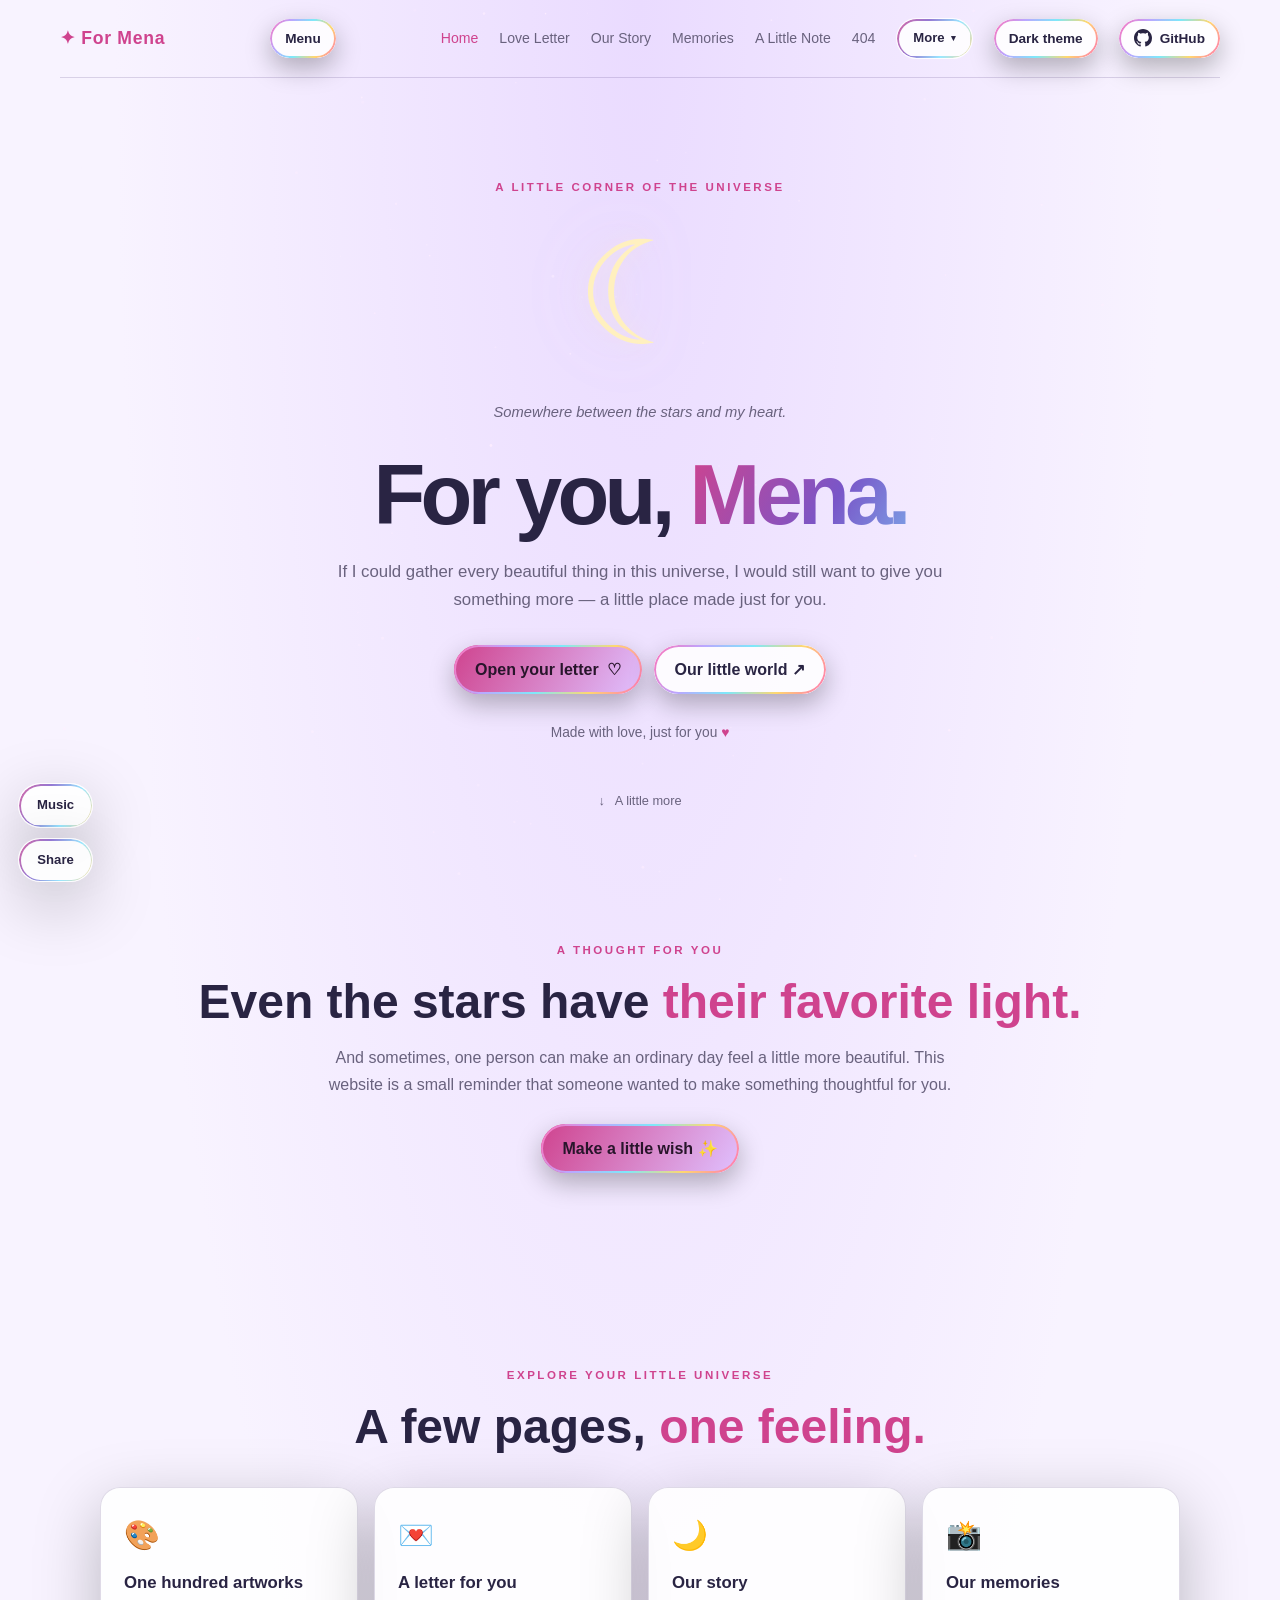
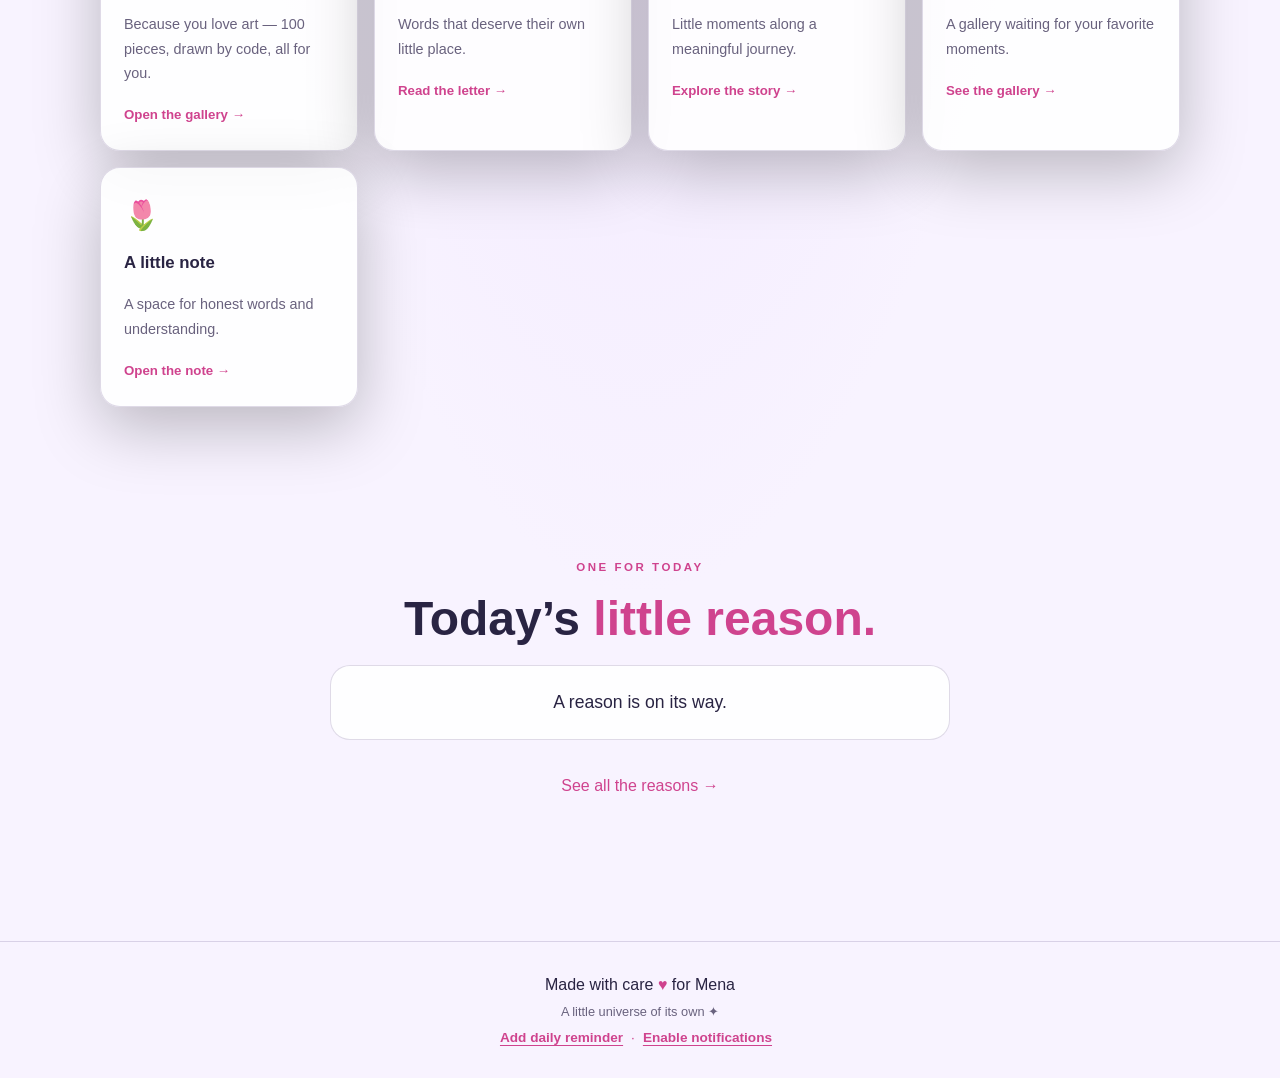
==== commit ade29468: "chore: remove unused language toggle (i18n)" ====
--- a/index.html
+++ b/index.html
@@ -25,10 +25,8 @@
   <meta name="twitter:image" content="https://menaammarpro.github.io/loveformymena/assets/og-image.png">
   <link rel="stylesheet" href="css/style.css">
   <script src="js/main.js" defer></script>
-  <script src="js/reasons.js" defer></script>
   <script src="js/music.js" defer></script>
   <script src="js/effects.js" defer></script>
-  <script src="js/i18n.js" defer></script>
   <script src="js/notifications.js" defer></script>
   <link rel="manifest" href="manifest.webmanifest">
   <meta name="apple-mobile-web-app-capable" content="yes">
